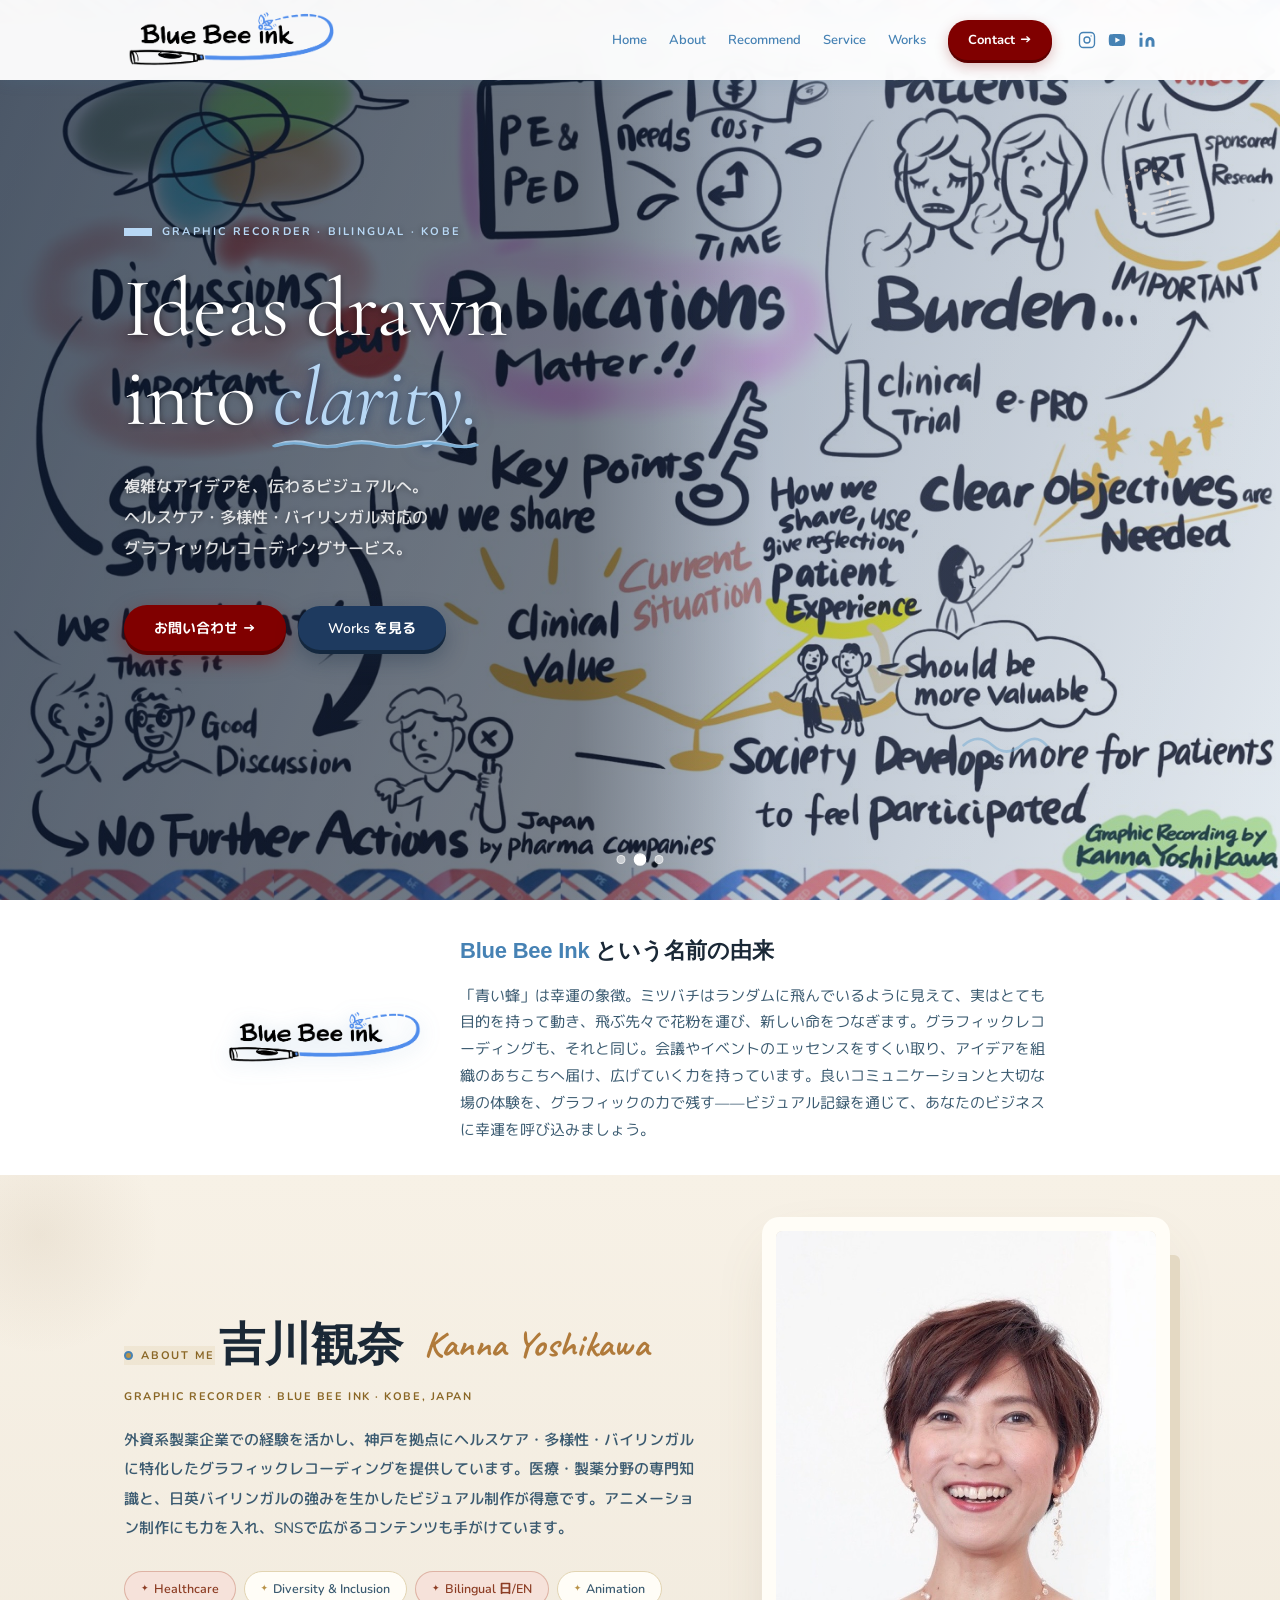
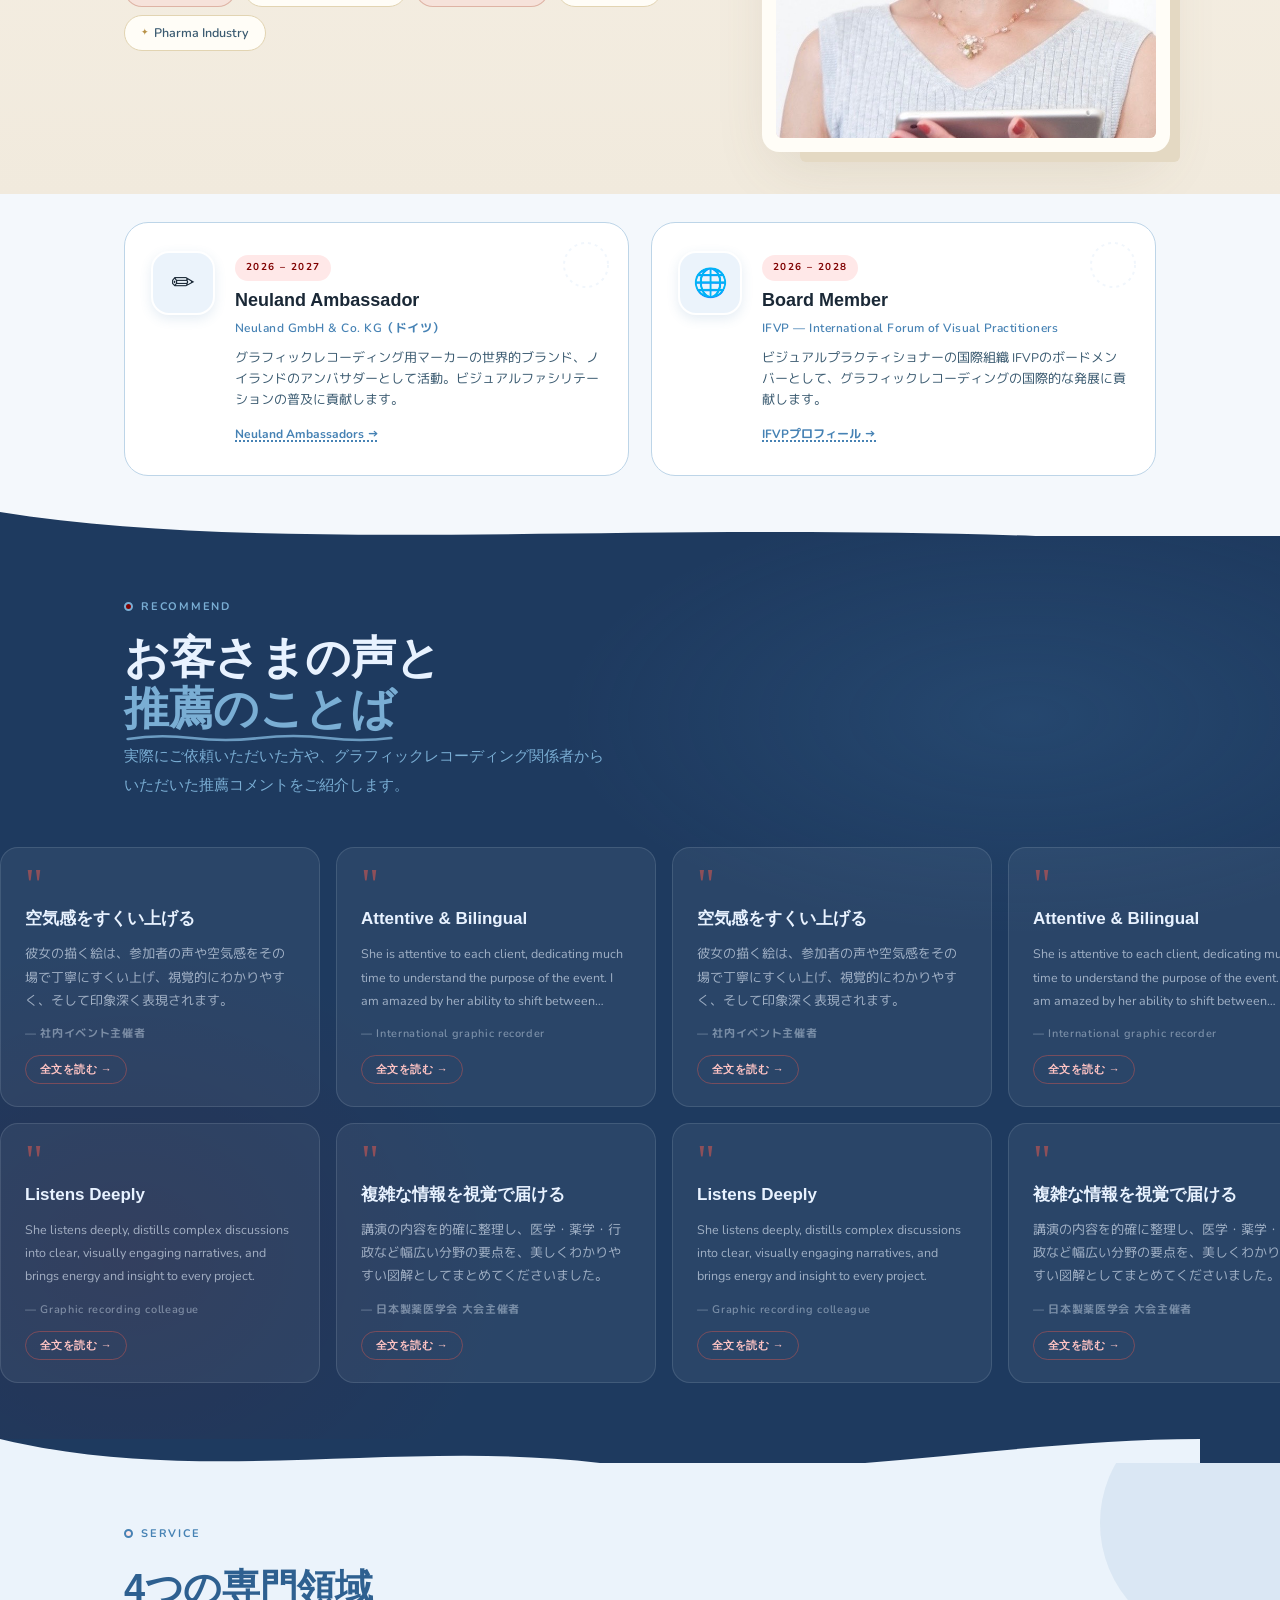
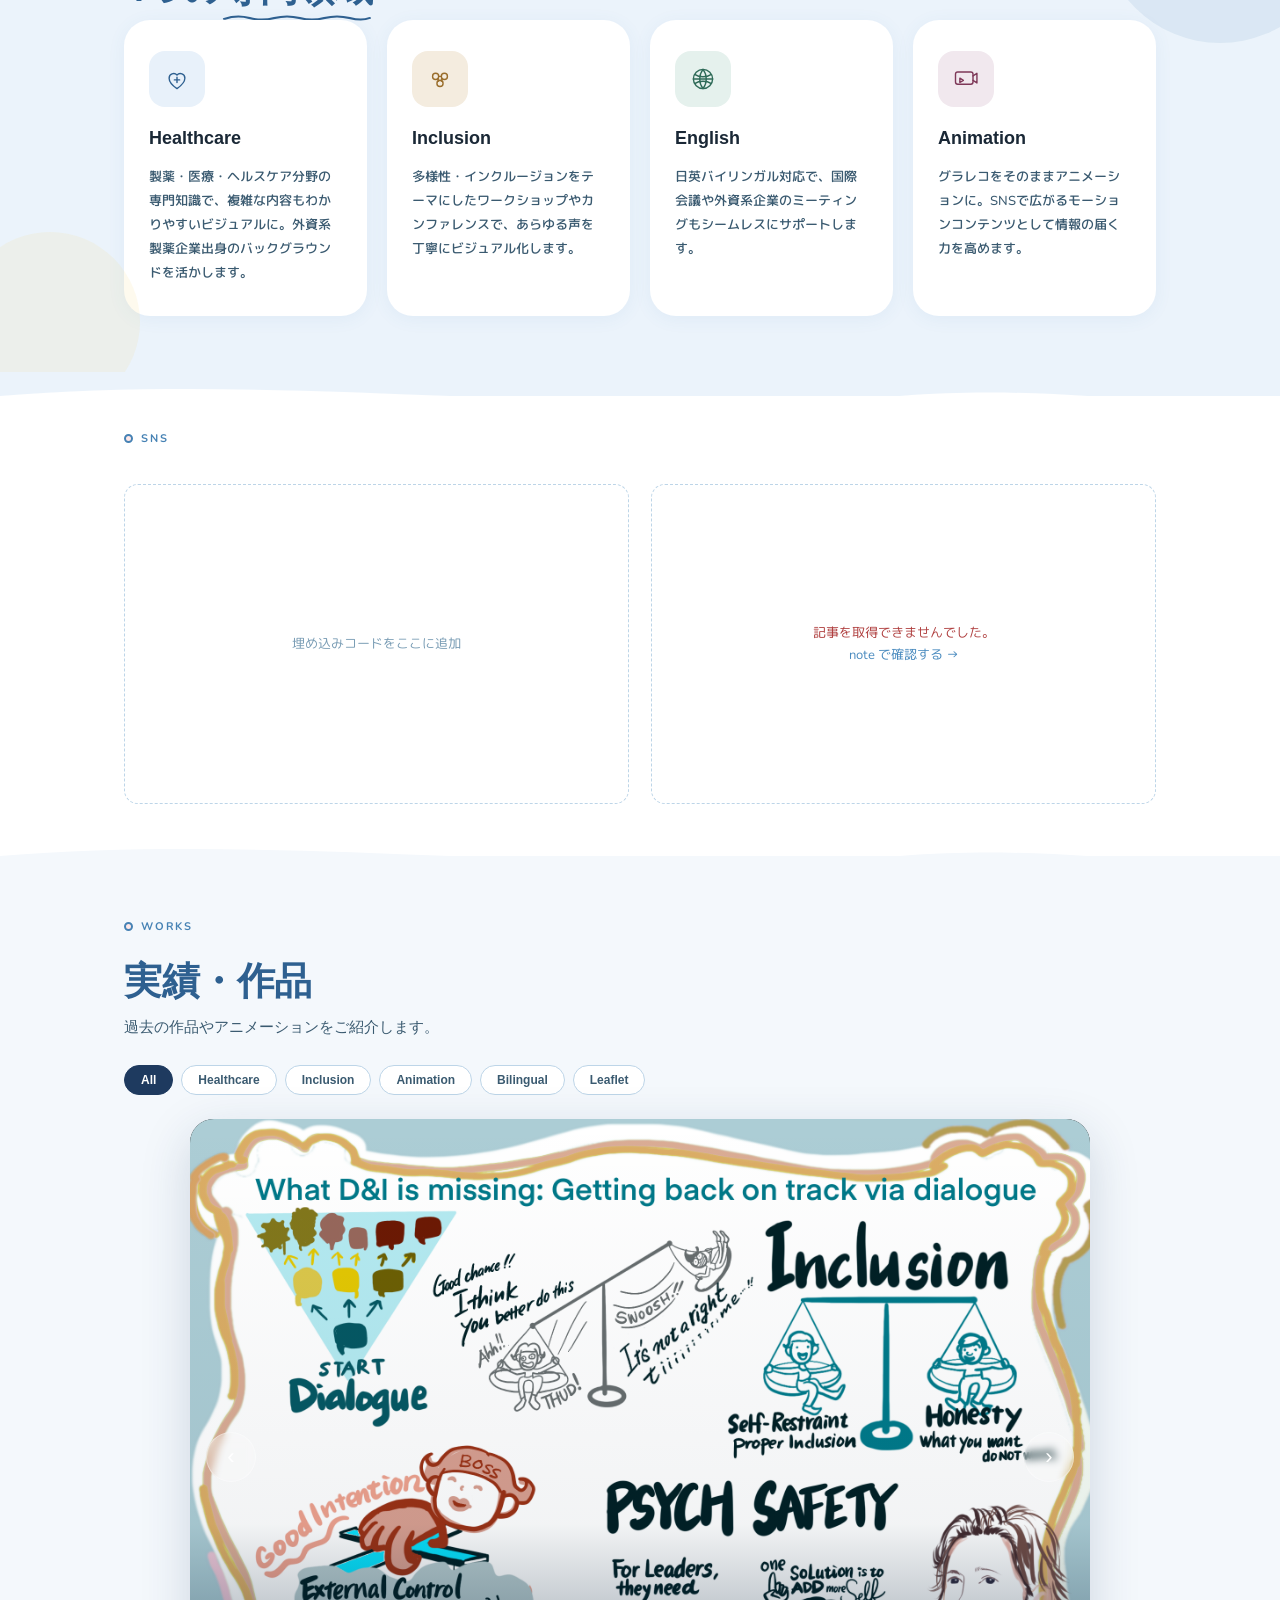
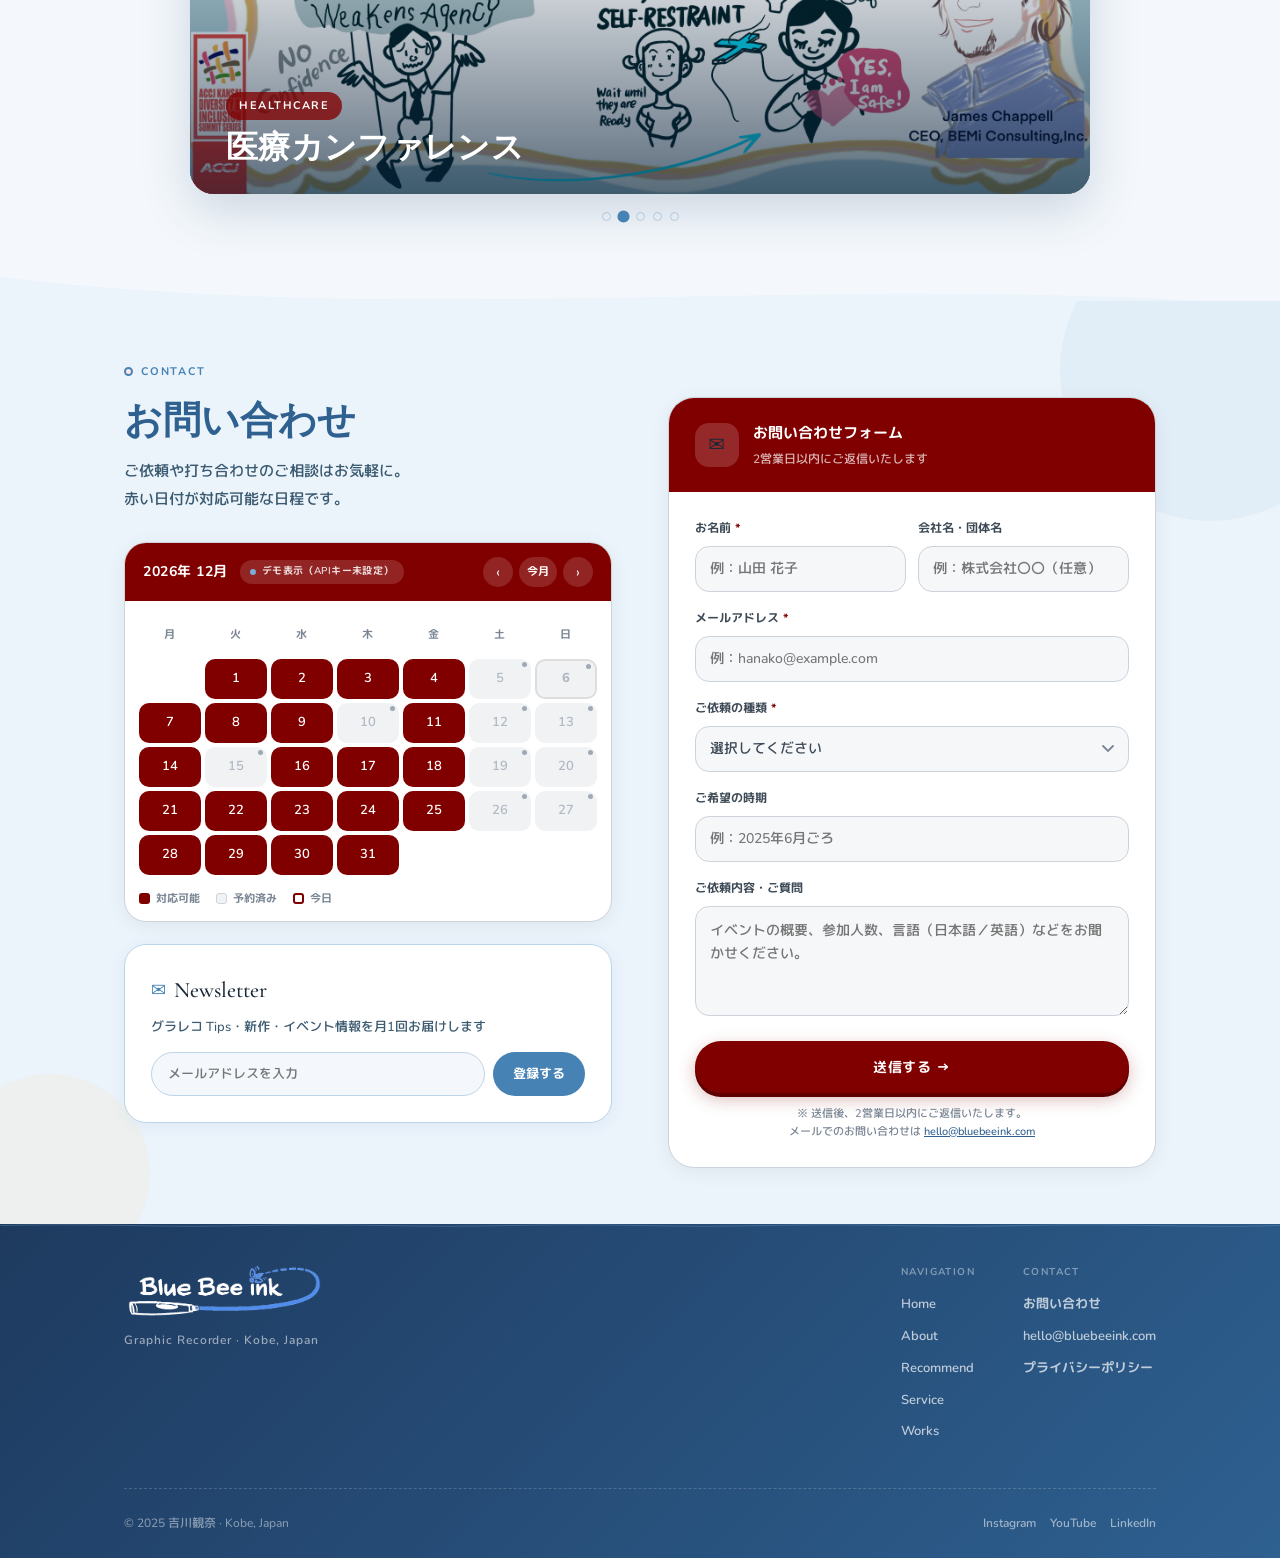
==== index4.html @ b3716717 "Add files via upload" ====
<!DOCTYPE html>
<html lang="ja">
<head>
  <meta charset="UTF-8">
  <meta name="viewport" content="width=device-width, initial-scale=1.0">
  <title>Blue Bee Ink — グラフィックレコーダー 吉川観奈</title>
  <meta name="description" content="神戸発、ヘルスケア・多様性・バイリンガル対応のグラフィックレコーダー。吉川観奈（Blue Bee Ink）">
  <link rel="preconnect" href="https://fonts.googleapis.com">
  <link rel="preconnect" href="https://fonts.gstatic.com" crossorigin>
  <link href="https://fonts.googleapis.com/css2?family=Cormorant+Garamond:ital,wght@0,400;0,500;1,400;1,500&family=Nunito:wght@400;500;600;700;800&family=M+PLUS+Rounded+1c:wght@400;500;700&family=Caveat:wght@500;700&family=Klee+One:wght@400;600&display=swap" rel="stylesheet">
  <link rel="stylesheet" href="styles.css">
  <style>
    /* ── About: ベージュ調 オーバーライド ── */
    .about-section {
      background: linear-gradient(180deg, #F7F1E6 0%, #F1EADD 100%);
    }
    .about-section::before {
      background: radial-gradient(circle, rgba(150, 120, 80, 0.10) 0%, transparent 70%);
    }
    /* 写真フレーム：白枠＋ベージュのオフセット影に変更 */
    .about-photo {
      box-shadow:
        0 0 0 14px #FFFDF7,
        24px 24px 0 #E4D9C3,
        0 24px 60px rgba(120, 100, 70, 0.16);
      background: #ECE2CE;
    }
    /* ワッシテープ：片方を温かみのあるテラコッタへ */
    .about-section .washi-tape.bottom-right {
      background: rgba(196, 124, 82, 0.55);
      background-image: repeating-linear-gradient(45deg, rgba(255,255,255,0.20) 0 6px, transparent 6px 12px);
    }
    .about-section .washi-tape.top-left {
      background: rgba(232, 180, 90, 0.60);
      background-image: repeating-linear-gradient(45deg, rgba(255,255,255,0.22) 0 6px, transparent 6px 12px);
    }
    /* スキルタグ：ベージュ背景に映える紙色＋温かいボーダー */
    .about-section .skill-tag {
      background: #FFFDF7;
      border-color: #E2D4B2;
    }
    .about-section .skill-tag:hover {
      background: #FBF3DD;
      border-color: #C9A968;
      color: #6B4E1E;
    }
    .about-section .skill-tag::before {
      color: #B89248;
    }
    .about-section .skill-tag.hl {
      background: #F6E2DA;
      border-color: rgba(170, 80, 50, 0.32);
      color: #8C3D24;
    }
    .about-section .skill-tag.hl::before { color: #8C3D24; }
    /* セクションタグ・小見出しを温色寄りに */
    .about-section .sec-tag {
      background: rgba(184, 146, 72, 0.10);
      color: #8A6726;
      border-color: rgba(184, 146, 72, 0.25);
    }
    .about-section .tag-dot { background: #B89248; }
    .about-section .about-title { color: #8A6726; }
    .about-section .hand-script {
      color: #B07A3A;
      font-family: 'Caveat', cursive;
      font-weight: 700;
      font-size: 0.78em;
      letter-spacing: 0.01em;
      margin-left: 0.22em;
      vertical-align: 0.10em;
      white-space: nowrap;
    }
    /* About body と同じ調子のリード文（Recommend / Works 用） */
    .lead-body {
      font-family: var(--arial), 'Hiragino Sans', sans-serif;
      font-size: 15px;
      font-weight: 500;
      line-height: 1.95;
      letter-spacing: 0;
      margin: 6px 0 0;
    }
    .recommend-section .lead-body { color: #7AAED4; }
    .works-section .lead-body { color: var(--text-mid); }
    .recommend-section .recommend-sub { display: none; }
    /* Service: 「4つの強み」を Contact 見出しと同サイズ・色で */
    .services-section .lead-h {
      font-family: var(--arial), 'Hiragino Sans', sans-serif;
      font-size: clamp(24px, 3.5vw, 38px);
      font-weight: 700;
      color: var(--steel-dark);
      line-height: 1.25;
      letter-spacing: -0.01em;
      margin: 6px 0 0;
    }
    .services-section .anim-in:has(.lead-h) { margin-bottom: 0; }
    .services-section .services-grid { margin-top: 0 !important; }
    .works-section .works-title {
      font-family: var(--arial), 'Hiragino Sans', sans-serif;
      font-size: clamp(24px, 3.5vw, 38px);
      font-weight: 700;
      color: var(--steel-dark);
      line-height: 1.25;
      letter-spacing: -0.01em;
      margin: 6px 0 4px;
    }
    /* About: セクションタグと名前の間を開ける */
    .about-section .sec-tag { margin-bottom: 22px; }
    /* スクロールジャンプ位置をナビ高さ分オフセット */
    #home, #about, #recommend, #service, #works, #contact {
      scroll-margin-top: 96px;
    }
    /* スクロール時の上部カラーバーを非表示 */
    #progress-bar { display: none !important; }
    /* 1. 「4つの専門領域」に波線を追加 */
    .services-section .lead-h .wavy {
      position: relative;
      display: inline-block;
      padding-bottom: 8px;
    }
    .services-section .lead-h .wavy::after {
      content: '';
      position: absolute;
      left: 0; right: 0; bottom: -2px;
      height: 8px;
      background-image: url("data:image/svg+xml;utf8,<svg xmlns='http://www.w3.org/2000/svg' viewBox='0 0 120 10' preserveAspectRatio='none'><path d='M2 6 Q 12 1 22 5 T 42 5 T 62 5 T 82 5 T 102 5 T 118 5' fill='none' stroke='%232E6090' stroke-width='2.5' stroke-linecap='round'/></svg>");
      background-repeat: no-repeat;
      background-size: 100% 100%;
      pointer-events: none;
    }
    /* 2. サービスアイコン：洗練された線画 SVG に */
    .services-section .service-icon {
      width: 56px; height: 56px;
      border-radius: 16px;
      display: flex; align-items: center; justify-content: center;
      font-size: 0;
      transition: transform 0.3s cubic-bezier(.34,1.56,.64,1);
    }
    .services-section .service-icon svg {
      width: 28px; height: 28px;
      stroke-width: 1.6;
      fill: none;
      stroke-linecap: round;
      stroke-linejoin: round;
    }
    .services-section .service-icon-1 { background: #E8F1FA; }
    .services-section .service-icon-1 svg { stroke: #2E6090; }
    .services-section .service-icon-2 { background: #F4ECDF; }
    .services-section .service-icon-2 svg { stroke: #9A6E2C; }
    .services-section .service-icon-3 { background: #E5F1ED; }
    .services-section .service-icon-3 svg { stroke: #2F6B58; }
    .services-section .service-icon-4 { background: #F1E8EE; }
    .services-section .service-icon-4 svg { stroke: #7E3858; }
    /* 3. SNS タイトル（Recommend / Service と同じ調子） */
    .sns-section .container { display: flex; flex-direction: column; gap: 28px; }
    .sns-section .sns-head .sec-tag { margin-bottom: 8px; }
    .sns-section .sns-h2 {
      font-family: var(--arial);
      font-size: clamp(28px, 3.5vw, 46px);
      font-weight: 700;
      color: var(--text-dark);
      line-height: 1.2;
      letter-spacing: -0.01em;
      margin: 0 0 6px;
    }
    .sns-section .sns-h2 em {
      font-style: normal;
      color: var(--steel-dark);
      position: relative;
      display: inline-block;
      padding-bottom: 8px;
    }
    .sns-section .sns-h2 em::after {
      content: '';
      position: absolute;
      left: 0; right: 0; bottom: -2px;
      height: 8px;
      background-image: url("data:image/svg+xml;utf8,<svg xmlns='http://www.w3.org/2000/svg' viewBox='0 0 120 10' preserveAspectRatio='none'><path d='M2 6 Q 12 1 22 5 T 42 5 T 62 5 T 82 5 T 102 5 T 118 5' fill='none' stroke='%232E6090' stroke-width='2.5' stroke-linecap='round'/></svg>");
      background-repeat: no-repeat;
      background-size: 100% 100%;
    }
    .sns-section .lead-body { color: var(--text-mid); margin-bottom: 8px; }
    /* 4. トップ画像の文字パネル（テスト用・クラスを外せばオフ） */
    .hero-text-panel .hero-left {
      background: rgba(15, 30, 55, 0.55);
      backdrop-filter: blur(3px);
      -webkit-backdrop-filter: blur(3px);
      padding: 28px 30px 28px;
      border-radius: 18px;
      border: 1px solid rgba(255,255,255,0.08);
      box-shadow: 0 12px 36px rgba(0,0,0,0.22);
      max-width: 360px;
      width: fit-content;
    }
    .hero-text-panel .hero-h1,
    .hero-text-panel .hero-sub,
    .hero-text-panel .hero-kicker,
    .hero-text-panel .hero-stat-num,
    .hero-text-panel .hero-stat-label { text-shadow: none; }
    /* ボックス内の水色を clarity カラーに揃える */
    .hero-text-panel .hero-kicker { color: #6FB6FF; }
    .hero-text-panel .hero-sub { color: #BDDDFF; }
    /* 下部のステッツ行を非表示 */
    .hero-text-panel .hero-stats { display: none !important; }
    /* hero-sub の br を無効化して 1 行に */
    .hero-text-panel .hero-sub br { display: none; }
    .hero-text-panel .hero-sub br:first-of-type { display: inline; }
    /* hero-kicker を 1 行に */
    .hero-text-panel .hero-kicker { color: #6FB6FF; white-space: nowrap; }
    /* hero-sub：「伝わるビジュアルへ。」で改行、以降は自然折り返し */
    .hero-text-panel .hero-sub { white-space: normal; }
    .contact-section .contact-h2 em { font-style: normal; }
    .contact-section .contact-h2 em::after { display: none !important; content: none !important; background: none !important; }
    /* Service タイトルを Contact 見出しと同スタイルで */
    .services-section .lead-h { display: block !important; }
    /* SNS カード：枠・アイコンを取って埋め込みエリアのみ */
    .sns-section .sns-card {
      background: transparent !important;
      border: 0 !important;
      border-radius: 0 !important;
      padding: 0 !important;
      box-shadow: none !important;
    }
    .sns-section .sns-card-header { display: none !important; }
    /* ヒーロー画像の左半分を 30% 暗く / 右半分を 10% 明るく */
    .hero .hero-overlay {
      background:
        linear-gradient(to right, rgba(0,0,0,0.30) 0%, rgba(0,0,0,0.30) 45%, rgba(0,0,0,0) 60%),
        linear-gradient(to right, rgba(0,0,0,0) 50%, rgba(255,255,255,0.10) 70%, rgba(255,255,255,0.10) 100%),
        linear-gradient(
          110deg,
          rgba(14, 42, 80, 0.62) 0%,
          rgba(30, 58, 96, 0.40) 50%,
          rgba(46, 96, 144, 0.14) 100%
        ) !important;
    }
    /* 作品タイトルを他セクション見出しと同じフォントに */
    .showcase-title {
      font-family: var(--arial), 'Hiragino Sans', sans-serif !important;
      font-weight: 700 !important;
      font-style: normal !important;
      letter-spacing: 0.01em;
    }
    /* ナビ SNS アイコンを水色（元の steel）に戻す */
    .nav .nav-social-link { color: var(--steel); }
    .nav .nav-social-link:hover { color: var(--steel-dark); }
    /* EN リンクと More ボタンを一旦非表示（英語ページ／一覧ページができたら復活） */
    .nav-lang { display: none !important; }
    .recommend-section .more-link,
    .works-section .more-link { display: none !important; }
    /* ヒーローの clarity を水色（やや白め）に */
    .hero-h1 em {
      color: #B8D8F5;
      text-shadow: 0 1px 8px rgba(0,30,80,0.55), 0 0 28px rgba(120,180,240,0.35);
    }
    .hero-h1 em::after {
      background-image: url("data:image/svg+xml;utf8,<svg xmlns='http://www.w3.org/2000/svg' viewBox='0 0 120 10' preserveAspectRatio='none'><path d='M2 6 Q 12 1 22 5 T 42 5 T 62 5 T 82 5 T 102 5 T 118 5' fill='none' stroke='%23B8D8F5' stroke-width='2.5' stroke-linecap='round'/></svg>");
    }
    /* hero-kicker と btn-outline の青も同系の水色に */
    .hero .hero-kicker { color: #B8D8F5 !important; }
    .hero .hero-kicker::before { background: #B8D8F5 !important; }
    /* Works を見るボタン：マルーンと並ぶダークブルー × 白抜き */
    .hero .btn-outline {
      color: #ffffff !important;
      border: none !important;
      background: #1E3A5F !important;
      box-shadow: 0 4px 0 #14283F, 0 10px 22px rgba(20,40,63,0.35);
    }
    .hero .btn-outline:hover {
      background: #16304E !important;
      color: #ffffff !important;
      transform: translateY(-2px);
      box-shadow: 0 6px 0 #14283F, 0 12px 26px rgba(20,40,63,0.42);
    }
    /* hero-stats（200+ ～ 神戸）を非表示 */
    .hero .hero-stats { display: none !important; }
    /* hero-dots を白塗りに */
    .hero .hero-dot { background: rgba(255,255,255,0.55) !important; border-color: rgba(255,255,255,0.55) !important; }
    .hero .hero-dot.active { background: #ffffff !important; border-color: #ffffff !important; }
    /* hero-stat-num の色も同系に */
    .hero .hero-stat-num { color: #B8D8F5 !important; }
    /* モバイルで Newsletter を最後に */
    @media (max-width: 900px) {
      .contact-layout {
        display: flex !important;
        flex-direction: column;
        gap: 32px;
      }
      .contact-left { display: contents; }
      .contact-left > .contact-h2 { order: 1; }
      .contact-left > .contact-desc { order: 2; }
      .contact-left > .cal-wrap { order: 3; }
      .contact-right { order: 4; }
      .contact-left > .nl-box { order: 5; }
    }
  </style>
</head>
<body>

<div id="progress-bar"></div>

<!-- ── NAV ── -->
<nav class="nav" id="nav">
  <div class="nav-inner">
    <a href="#home" class="nav-logo">
      <img src="images/logo_trans.png" alt="Blue Bee Ink" class="nav-logo-img">
    </a>
    <div class="nav-links" id="nav-links">
      <a href="#home"      class="nav-link">Home</a>
      <a href="#about"     class="nav-link">About</a>
      <a href="#recommend" class="nav-link">Recommend</a>
      <a href="#service"   class="nav-link">Service</a>
      <a href="#works"     class="nav-link">Works</a>
      <a href="index_en.html" class="nav-link nav-lang" title="English Page">EN</a>
      <a href="#contact"   class="nav-cta">Contact →</a>
      <div class="nav-socials">
        <a href="https://www.instagram.com/smachet777" target="_blank" rel="noopener" class="nav-social-link" aria-label="Instagram">
          <svg viewBox="0 0 24 24" fill="none" stroke="currentColor" stroke-width="1.8" stroke-linecap="round" stroke-linejoin="round"><rect x="2" y="2" width="20" height="20" rx="5"/><circle cx="12" cy="12" r="4"/><circle cx="17.5" cy="6.5" r="0.8" fill="currentColor" stroke="none"/></svg>
        </a>
        <a href="#" class="nav-social-link" aria-label="YouTube">
          <svg viewBox="0 0 24 24" fill="currentColor"><path d="M22.54 6.42a2.78 2.78 0 0 0-1.95-1.96C18.88 4 12 4 12 4s-6.88 0-8.59.46A2.78 2.78 0 0 0 1.46 6.42 29.1 29.1 0 0 0 1 12a29.1 29.1 0 0 0 .46 5.58 2.78 2.78 0 0 0 1.95 1.96C5.12 20 12 20 12 20s6.88 0 8.59-.46a2.78 2.78 0 0 0 1.95-1.96A29.1 29.1 0 0 0 23 12a29.1 29.1 0 0 0-.46-5.58zM9.75 15.5v-7l6.5 3.5-6.5 3.5z"/></svg>
        </a>
        <a href="https://www.linkedin.com/in/kanna-yoshikawa-39741422b/" target="_blank" rel="noopener" class="nav-social-link" aria-label="LinkedIn">
          <svg viewBox="0 0 24 24" fill="currentColor"><path d="M16 8a6 6 0 0 1 6 6v7h-4v-7a2 2 0 0 0-2-2 2 2 0 0 0-2 2v7h-4v-7a6 6 0 0 1 6-6z"/><rect x="2" y="9" width="4" height="12"/><circle cx="4" cy="4" r="2"/></svg>
        </a>
      </div>
    </div>
    <div class="nav-hamburger" onclick="toggleMenu()"><span></span><span></span><span></span></div>
  </div>
</nav>

<div class="mobile-menu" id="mobile-menu">
  <a href="#home"      class="nav-link" onclick="closeMenu()">Home</a>
  <a href="#about"     class="nav-link" onclick="closeMenu()">About</a>
  <a href="#recommend" class="nav-link" onclick="closeMenu()">Recommend</a>
  <a href="#service"   class="nav-link" onclick="closeMenu()">Service</a>
  <a href="#works"     class="nav-link" onclick="closeMenu()">Works</a>
  <a href="index_en.html" class="nav-link nav-lang" onclick="closeMenu()">EN</a>
  <a href="#contact"   class="nav-cta"  onclick="closeMenu()">Contact →</a>
</div>

<!-- ── HERO ── -->
<section id="home" class="hero">
  <div class="hero-slides" id="hero-slides">
    <div class="hero-slide active" style="background-image:url('images/gra1.png');"></div>
    <div class="hero-slide"        style="background-image:url('images/gra2.jpg');"></div>
    <div class="hero-slide"        style="background-image:url('images/gra3.png');"></div>
  </div>
  <div class="hero-overlay"></div>
  <svg class="doodle bob" style="top:18%;right:8%;width:60px;--rot:8deg;" viewBox="0 0 60 60"><circle cx="30" cy="30" r="22" fill="none" stroke="#FFE9D6" stroke-width="2.4" stroke-dasharray="4 5"/></svg>
  <svg class="doodle bob" style="bottom:16%;right:18%;width:90px;--rot:-12deg;animation-delay:.6s;" viewBox="0 0 100 30"><path d="M4 18 Q 20 4 36 18 T 68 18 T 96 18" fill="none" stroke="#7AAED4" stroke-width="3" stroke-linecap="round"/></svg>
  <div class="hero-inner">
    <div class="hero-left">
      <p class="hero-kicker">Graphic Recorder · Bilingual · Kobe</p>
      <h1 class="hero-h1">Ideas drawn<br>into <span class="wavy-underline"><em>clarity.</em></span></h1>
      <p class="hero-sub">
        複雑なアイデアを、伝わるビジュアルへ。<br>
        ヘルスケア・多様性・バイリンガル対応の<br>
        グラフィックレコーディングサービス。
      </p>
      <div class="hero-btns">
        <a href="#contact"><button class="btn-primary">お問い合わせ →</button></a>
        <a href="#works"><button class="btn-outline">Works を見る</button></a>
      </div>
      <div class="hero-stats">
        <div class="hero-stat"><div class="hero-stat-num">200+</div><div class="hero-stat-label">Sessions</div></div>
        <div class="hero-stat-divider"></div>
        <div class="hero-stat"><div class="hero-stat-num">日 / EN</div><div class="hero-stat-label">Bilingual</div></div>
        <div class="hero-stat-divider"></div>
        <div class="hero-stat"><div class="hero-stat-num">神戸</div><div class="hero-stat-label">Based in Kobe</div></div>
      </div>
    </div>
  </div>
  <div class="hero-dots" id="hero-dots">
    <button class="hero-dot active" onclick="goToSlide(0)" aria-label="スライド1"></button>
    <button class="hero-dot"        onclick="goToSlide(1)" aria-label="スライド2"></button>
    <button class="hero-dot"        onclick="goToSlide(2)" aria-label="スライド3"></button>
  </div>
</section>

<!-- ── MISSION ── -->
<section class="mission-section">
  <div class="mission-inner anim-in">
    <img src="images/logo_trans.png" alt="Blue Bee Ink" class="mission-bee">
    <div class="mission-text-col">
      <h2 class="mission-h2"><span>Blue Bee Ink</span> という名前の由来</h2>
      <p class="mission-body">「青い蜂」は幸運の象徴。ミツバチはランダムに飛んでいるように見えて、実はとても目的を持って動き、飛ぶ先々で花粉を運び、新しい命をつなぎます。グラフィックレコーディングも、それと同じ。会議やイベントのエッセンスをすくい取り、アイデアを組織のあちこちへ届け、広げていく力を持っています。良いコミュニケーションと大切な場の体験を、グラフィックの力で残す——ビジュアル記録を通じて、あなたのビジネスに幸運を呼び込みましょう。</p>
    </div>
  </div>
</section>

<!-- ── ABOUT ── -->
<section id="about" class="section about-section">
  <div class="container">
    <div class="about-layout">
      <div class="anim-in">
        <div class="sec-tag"><span class="tag-dot"></span>About me</div>
        <h2 class="about-h2">吉川観奈 <span class="hand-script">Kanna Yoshikawa</span></h2>
        <p class="about-title">Graphic Recorder · Blue Bee Ink · Kobe, Japan</p>
        <p class="about-body">
          外資系製薬企業での経験を活かし、神戸を拠点にヘルスケア・多様性・バイリンガルに特化したグラフィックレコーディングを提供しています。医療・製薬分野の専門知識と、日英バイリンガルの強みを生かしたビジュアル制作が得意です。アニメーション制作にも力を入れ、SNSで広がるコンテンツも手がけています。
        </p>
        <div class="skill-row">
          <span class="skill-tag hl">Healthcare</span>
          <span class="skill-tag">Diversity &amp; Inclusion</span>
          <span class="skill-tag hl">Bilingual 日/EN</span>
          <span class="skill-tag">Animation</span>
          <span class="skill-tag">Pharma Industry</span>
        </div>
      </div>
      <div class="about-photo-col anim-in" style="transition-delay:.12s">
        <div class="about-photo">
          <img src="images/aboutme.jpg" alt="吉川観奈" onerror="this.style.display='none'">
        </div>

      </div>
    </div>
  </div>
</section>

<!-- ── ROLES ── -->
<section class="roles-section">
  <div class="container">
    <div class="roles-grid">
      <div class="role-card anim-in" style="transition-delay:.06s">
        <div class="role-logo">✏️</div>
        <div class="role-body">
          <span class="role-badge">2026 – 2027</span>
          <div class="role-title">Neuland Ambassador</div>
          <div class="role-org">Neuland GmbH &amp; Co. KG（ドイツ）</div>
          <p class="role-period">グラフィックレコーディング用マーカーの世界的ブランド、ノイランドのアンバサダーとして活動。ビジュアルファシリテーションの普及に貢献します。</p>
          <img src="images/ambassador.jpg" alt="Neuland Ambassador認定証" class="role-ambassador-img" onclick="openImageLightbox('images/ambassador.jpg','Neuland Ambassador 認定証')" onerror="this.style.display='none'">
          <a href="https://www.neuland.com/en/pages/ambassadors" target="_blank" rel="noopener" class="role-link">Neuland Ambassadors →</a>
        </div>
      </div>
      <div class="role-card anim-in" style="transition-delay:.12s">
        <div class="role-logo" style="background:#EBF3FB;">🌐</div>
        <div class="role-body">
          <span class="role-badge">2026 – 2028</span>
          <div class="role-title">Board Member</div>
          <div class="role-org">IFVP — International Forum of Visual Practitioners</div>
          <p class="role-period">ビジュアルプラクティショナーの国際組織 IFVPのボードメンバーとして、グラフィックレコーディングの国際的な発展に貢献します。</p>
          <a href="https://www.ifvp.org/users/kannapple555-gmail-com" target="_blank" rel="noopener" class="role-link">IFVPプロフィール →</a>
        </div>
      </div>
    </div>
  </div>
</section>

<div class="wave" style="background:var(--off-white);">
  <svg viewBox="0 0 1200 48" xmlns="http://www.w3.org/2000/svg" preserveAspectRatio="none" height="48">
    <path d="M0,0 C300,48 700,0 1200,32 L1200,48 L0,48 Z" fill="#1E3A5F"/>
  </svg>
</div>

<!-- ── RECOMMEND ── -->
<section id="recommend" class="recommend-section" style="position:relative;">
  <div class="recommend-head">
    <div>
      <div class="sec-tag" style="color:#7AAED4;"><span class="tag-dot" style="border-color:#7AAED4;background:#800000;"></span>Recommend</div>
      <h2 class="recommend-h2">お客さまの声と<br><em>推薦のことば</em></h2>
      <p class="lead-body">実際にご依頼いただいた方や、グラフィックレコーディング関係者から<br>いただいた推薦コメントをご紹介します。</p>
    </div>
    <a href="#" class="more-link" style="color:#7AAED4;border-color:#7AAED4;">More →</a>
  </div>
  <div class="marquee-section">
    <div class="marquee-row"><div class="marquee-track" id="mq-row1"></div></div>
    <div class="marquee-row reverse"><div class="marquee-track" id="mq-row2"></div></div>
  </div>
</section>

<div class="rec-modal" id="rec-modal" onclick="closeRecModal()">
  <div class="rec-modal-inner" onclick="event.stopPropagation()">
    <button class="rec-modal-close" onclick="closeRecModal()">✕</button>
    <div class="rec-modal-keyword" id="rec-modal-keyword"></div>
    <div class="rec-modal-text" id="rec-modal-text"></div>
    <div class="rec-modal-from" id="rec-modal-from"></div>
  </div>
</div>

<div class="wave" style="background:#1E3A5F;">
  <svg viewBox="0 0 1200 48" xmlns="http://www.w3.org/2000/svg" preserveAspectRatio="none" height="48">
    <path d="M0,0 C200,48 400,0 600,24 C800,48 1000,0 1200,0 L1200,48 L0,48 Z" fill="#EBF3FB"/>
  </svg>
</div>

<!-- ── SERVICES ── -->
<section id="service" class="section services-section">
  <div class="container">
    <div class="anim-in">
      <div class="sec-tag"><span class="tag-dot"></span>Service</div>
      <h2 class="lead-h">4つの<span class="wavy">専門領域</span></h2>
    </div>
    <div class="services-grid" style="margin-top:40px;">
      <div class="service-card anim-in"><div class="service-icon service-icon-1"><svg viewBox="0 0 32 32"><path d="M16 27c-5-3.5-9-7.2-9-12a5.2 5.2 0 0 1 9-3.5A5.2 5.2 0 0 1 25 15c0 4.8-4 8.5-9 12Z"/><path d="M16 14v6M13 17h6"/></svg></div><div class="service-name">Healthcare</div><div class="service-desc">製薬・医療・ヘルスケア分野の専門知識で、複雑な内容もわかりやすいビジュアルに。外資系製薬企業出身のバックグラウンドを活かします。</div></div>
      <div class="service-card anim-in" style="transition-delay:0.08s"><div class="service-icon service-icon-2"><svg viewBox="0 0 32 32"><circle cx="11" cy="13" r="3.5"/><circle cx="21" cy="13" r="3.5"/><circle cx="16" cy="21" r="3.5"/><path d="M13.5 15.5 14.5 18.5M18.5 15.5 17.5 18.5M14.4 13 17.6 13"/></svg></div><div class="service-name">Inclusion</div><div class="service-desc">多様性・インクルージョンをテーマにしたワークショップやカンファレンスで、あらゆる声を丁寧にビジュアル化します。</div></div>
      <div class="service-card anim-in" style="transition-delay:0.16s"><div class="service-icon service-icon-3"><svg viewBox="0 0 32 32"><circle cx="16" cy="16" r="11"/><path d="M5 16h22M16 5a18 18 0 0 1 0 22M16 5a18 18 0 0 0 0 22"/><path d="M7 11c2 1.4 5 2.4 9 2.4S23 12.4 25 11M7 21c2-1.4 5-2.4 9-2.4S23 19.6 25 21"/></svg></div><div class="service-name">English</div><div class="service-desc">日英バイリンガル対応で、国際会議や外資系企業のミーティングもシームレスにサポートします。</div></div>
      <div class="service-card anim-in" style="transition-delay:0.24s"><div class="service-icon service-icon-4"><svg viewBox="0 0 32 32"><rect x="4" y="8" width="20" height="14" rx="2.5"/><path d="M24 12.5 28.5 9.5v11L24 17.5" stroke-linejoin="round"/><path d="M9 15l4 2.5L9 20zM9 15v5" stroke-linejoin="round"/></svg></div><div class="service-name">Animation</div><div class="service-desc">グラレコをそのままアニメーションに。SNSで広がるモーションコンテンツとして情報の届く力を高めます。</div></div>
    </div>
  </div>
</section>

<div class="wave" style="background:var(--steel-light);">
  <svg viewBox="0 0 1200 48" xmlns="http://www.w3.org/2000/svg" preserveAspectRatio="none" height="48">
    <path d="M0,24 C300,0 600,48 900,24 C1050,12 1150,36 1200,24 L1200,48 L0,48 Z" fill="#ffffff"/>
  </svg>
</div>

<!-- ── SNS ── -->
<section class="sns-section">
  <div class="container">
    <div class="sns-head anim-in">
      <div class="sec-tag"><span class="tag-dot"></span>SNS</div>
    </div>
    <div class="sns-grid">
      <div class="sns-card anim-in" style="transition-delay:.06s">
        <div class="sns-card-header"><div class="sns-card-icon">📸</div><div class="sns-card-name">Instagram</div></div>
        <div class="sns-embed-area" id="instagram-embed">埋め込みコードをここに追加</div>
      </div>
      <div class="sns-card anim-in" style="transition-delay:.12s">
        <div class="sns-card-header"><div class="sns-card-icon" style="background:#FFF8E8;">📝</div><div class="sns-card-name">note</div></div>
        <div class="sns-embed-area" id="note-embed">
          <div id="note-widget"><div class="note-loading">読み込み中...</div></div>
        </div>
      </div>
    </div>
  </div>
</section>

<div class="wave" style="background:var(--white);">
  <svg viewBox="0 0 1200 48" xmlns="http://www.w3.org/2000/svg" preserveAspectRatio="none" height="48">
    <path d="M0,24 C300,0 600,48 900,24 C1050,12 1150,36 1200,24 L1200,48 L0,48 Z" fill="#F4F8FC"/>
  </svg>
</div>

<!-- ── WORKS ── -->
<section id="works" class="section works-section">
  <div class="container">
    <div class="works-header">
      <div>
        <div class="sec-tag"><span class="tag-dot"></span>Works</div>
        <h2 class="works-title">実績・作品</h2>
        <p class="lead-body">過去の作品やアニメーションをご紹介します。</p>
      </div>
      <a href="#" class="more-link">More →</a>
    </div>
    <div class="filter-row" id="filter-row">
      <button class="pill active" data-filter="all"       onclick="setFilter(this,'all')">All</button>
      <button class="pill"        data-filter="medical"   onclick="setFilter(this,'medical')">Healthcare</button>
      <button class="pill"        data-filter="diversity" onclick="setFilter(this,'diversity')">Inclusion</button>
      <button class="pill"        data-filter="animation" onclick="setFilter(this,'animation')">Animation</button>
      <button class="pill"        data-filter="bilingual" onclick="setFilter(this,'bilingual')">Bilingual</button>
      <button class="pill"        data-filter="leaflet"   onclick="setFilter(this,'leaflet')">Leaflet</button>
    </div>
  </div>
  <div class="showcase-outer" id="showcase-outer">
    <div id="showcase-inner"></div>
    <button class="showcase-arrow showcase-prev" onclick="showcaseNav(-1)" aria-label="前の作品">‹</button>
    <button class="showcase-arrow showcase-next" onclick="showcaseNav(1)"  aria-label="次の作品">›</button>
    <div class="showcase-hint">クリックで拡大表示</div>
  </div>
  <div class="showcase-dots" id="showcase-dots"></div>
</section>

<div class="lightbox" id="lightbox" onclick="closeLightbox()">
  <button class="lightbox-close" onclick="closeLightbox()">✕</button>
  <div class="lightbox-inner" id="lightbox-inner" onclick="event.stopPropagation()"></div>
</div>

<div class="wave" style="background:#F4F8FC;">
  <svg viewBox="0 0 1200 48" xmlns="http://www.w3.org/2000/svg" preserveAspectRatio="none" height="48">
    <path d="M0,0 C400,48 800,0 1200,24 L1200,48 L0,48 Z" fill="#EBF3FB"/>
  </svg>
</div>

<!-- ── CONTACT ── -->
<section id="contact" class="section contact-section">
  <div class="container">
    <div class="sec-tag"><span class="tag-dot"></span>Contact</div>
    <div class="contact-layout">
      <div class="contact-left">
        <h2 class="contact-h2"><em>お問い合わせ</em></h2>
        <p class="contact-desc">ご依頼や打ち合わせのご相談はお気軽に。<br>赤い日付が対応可能な日程です。</p>
        <div class="cal-wrap">
          <div class="cal-head">
            <div class="cal-head-left">
              <span class="cal-month" id="cal-month-label">読み込み中...</span>
              <span class="cal-sync-badge" id="cal-sync-badge"><span class="cal-sync-dot"></span>Googleカレンダー連携</span>
            </div>
            <div class="cal-nav">
              <button class="cal-arr" onclick="changeMonth(-1)">‹</button>
              <button class="cal-arr cal-arr-today" onclick="goToToday()">今月</button>
              <button class="cal-arr" onclick="changeMonth(1)">›</button>
            </div>
          </div>
          <div class="cal-loading" id="cal-loading"><div class="cal-loading-spinner"></div><span>読み込み中...</span></div>
          <div class="cal-error" id="cal-error" style="display:none;"><p class="cal-error-msg" id="cal-error-msg"></p><button class="cal-retry-btn" onclick="initCalendar()">再読み込み</button></div>
          <div class="cal-body" id="cal-body" style="display:none;">
            <div class="cal-grid" id="cal-grid"></div>
            <div class="cal-event-detail" id="cal-event-detail" style="display:none;">
              <div class="cal-event-detail-header"><span id="cal-event-date"></span><button class="cal-event-close" onclick="closeEventDetail()">✕</button></div>
              <div id="cal-event-list"></div>
            </div>
          </div>
          <div class="cal-legend">
            <div class="legend-item"><div class="legend-dot" style="background:var(--maroon);"></div>対応可能</div>
            <div class="legend-item"><div class="legend-dot" style="background:#f0f2f4;border:1px solid #cdd3da;"></div>予約済み</div>
            <div class="legend-item"><div class="legend-dot" style="background:#fff;border:2.5px solid var(--maroon);"></div>今日</div>
          </div>
        </div>
        <div class="nl-box anim-in">
          <h3 class="nl-title">Newsletter</h3>
          <p class="nl-desc">グラレコ Tips・新作・イベント情報を月1回お届けします</p>
          <div class="nl-row">
            <input class="nl-input" type="email" placeholder="メールアドレスを入力">
            <button class="nl-btn">登録する</button>
          </div>
        </div>
      </div>
      <div class="contact-right anim-in" style="transition-delay:0.1s">
        <div class="form-card">
          <div class="form-card-header">
            <div class="form-card-icon">✉️</div>
            <div>
              <div class="form-card-title">お問い合わせフォーム</div>
              <div class="form-card-sub">2営業日以内にご返信いたします</div>
            </div>
          </div>
          <div class="form-body">
            <div class="form-row">
              <div class="form-field"><label class="form-label">お名前 <span class="form-req">*</span></label><input class="form-input" type="text" placeholder="例：山田 花子"></div>
              <div class="form-field"><label class="form-label">会社名・団体名</label><input class="form-input" type="text" placeholder="例：株式会社〇〇（任意）"></div>
            </div>
            <div class="form-field"><label class="form-label">メールアドレス <span class="form-req">*</span></label><input class="form-input" type="email" placeholder="例：hanako@example.com"></div>
            <div class="form-field"><label class="form-label">ご依頼の種類 <span class="form-req">*</span></label>
              <select class="form-select">
                <option value="">選択してください</option>
                <option value="medical">Healthcare（医療・ヘルスケア）</option>
                <option value="diversity">Inclusion（多様性・インクルージョン）</option>
                <option value="english">English（日英バイリンガル）</option>
                <option value="animation">Animation（SNSアニメーション）</option>
                <option value="other">その他</option>
              </select>
            </div>
            <div class="form-field"><label class="form-label">ご希望の時期</label><input class="form-input" type="text" placeholder="例：2025年6月ごろ"></div>
            <div class="form-field"><label class="form-label">ご依頼内容・ご質問</label><textarea class="form-textarea" placeholder="イベントの概要、参加人数、言語（日本語／英語）などをお聞かせください。"></textarea></div>
            <button class="btn-submit">送信する →</button>
            <p class="form-note">※ 送信後、2営業日以内にご返信いたします。<br>メールでのお問い合わせは <a href="mailto:hello@bluebeeink.com">hello@bluebeeink.com</a></p>
          </div>
        </div>
      </div>
    </div>
  </div>
</section>

<!-- ── FOOTER ── -->
<footer class="footer">
  <div class="footer-inner">
    <div class="footer-top">
      <div>
        <img src="images/logo_white.png" alt="Blue Bee Ink" class="footer-logo-img">
        <div class="footer-tagline">Graphic Recorder · Kobe, Japan</div>
      </div>
      <nav class="footer-nav">
        <div class="footer-nav-group">
          <h4>Navigation</h4>
          <a href="#home">Home</a>
          <a href="#about">About</a>
          <a href="#recommend">Recommend</a>
          <a href="#service">Service</a>
          <a href="#works">Works</a>
        </div>
        <div class="footer-nav-group">
          <h4>Contact</h4>
          <a href="#contact">お問い合わせ</a>
          <a href="mailto:hello@bluebeeink.com">hello@bluebeeink.com</a>
          <a href="#">プライバシーポリシー</a>
        </div>
      </nav>
    </div>
    <div class="footer-bottom">
      <p class="footer-copy">© 2025 吉川観奈 · Kobe, Japan</p>
      <div class="footer-social">
        <a href="#">Instagram</a>
        <a href="#">YouTube</a>
        <a href="#">LinkedIn</a>
      </div>
    </div>
  </div>
</footer>

<script src="app4.js"></script>
<script src="note-widget.js"></script>
</body>
</html>
---- styles.css ----
/* ── TOKENS ── */
:root {
  --steel:       #4682B4;
  --steel-dark:  #2E6090;
  --steel-light: #EBF3FB;
  --steel-mid:   #7AAED4;
  --maroon:      #800000;
  --maroon-light:#FFE8E8;
  --white:       #ffffff;
  --off-white:   #F4F8FC;
  --text-dark:   #1A2836;
  --text-mid:    #3A5A70;
  --text-soft:   #7A9DB5;
  --border:      #BDD5E8;

  /* friendly warm accents (subtle, layered on top of the base palette) */
  --cream:       #FFF8EE;
  --peach:       #FFE9D6;
  --honey:       #F4C95D;

  /* grey palette for calendar & form */
  --grey-bg:     #f6f7f9;
  --grey-border: #cdd3da;
  --grey-mid:    #7a8694;
  --grey-dark:   #3d4a56;
  --grey-head:   #4e5a65;

  --serif: 'Cormorant Garamond', Georgia, serif;
  --sans:  'Nunito', 'M PLUS Rounded 1c', system-ui, sans-serif;
  --arial: Arial, Helvetica, 'Noto Sans JP', sans-serif;
  --max-w: 1160px;
  --pad:   clamp(20px, 5vw, 72px);
}

*, *::before, *::after { box-sizing: border-box; margin: 0; padding: 0; }
html { scroll-behavior: smooth; }
body {
  font-family: var(--sans);
  font-size: 16px;
  color: var(--text-dark);
  background: var(--white);
  line-height: 1.75;
  -webkit-font-smoothing: antialiased;
  overflow-x: hidden;
}
img { max-width: 100%; display: block; }
a { color: inherit; text-decoration: none; }
.container { max-width: var(--max-w); margin: 0 auto; padding: 0 var(--pad); }
.section { padding: 56px 0; }

/* ── Hand-drawn helpers ── */
.wavy-underline {
  position: relative;
  display: inline-block;
  padding-bottom: 6px;
}
.wavy-underline::after {
  content: '';
  position: absolute;
  left: -2px; right: -2px; bottom: -2px;
  height: 10px;
  background-image: url("data:image/svg+xml;utf8,<svg xmlns='http://www.w3.org/2000/svg' viewBox='0 0 120 10' preserveAspectRatio='none'><path d='M2 6 Q 12 1 22 5 T 42 5 T 62 5 T 82 5 T 102 5 T 118 5' stroke='%237AAED4' stroke-width='2.6' fill='none' stroke-linecap='round'/></svg>");
  background-repeat: no-repeat;
  background-size: 100% 100%;
  pointer-events: none;
}
.wavy-underline.maroon::after {
  background-image: url("data:image/svg+xml;utf8,<svg xmlns='http://www.w3.org/2000/svg' viewBox='0 0 120 10' preserveAspectRatio='none'><path d='M2 6 Q 12 1 22 5 T 42 5 T 62 5 T 82 5 T 102 5 T 118 5' stroke='%23B85454' stroke-width='2.6' fill='none' stroke-linecap='round'/></svg>");
}

/* Hand-drawn floating doodles (decorative) */
.doodle {
  position: absolute;
  pointer-events: none;
  opacity: 0.55;
  z-index: 1;
}
.doodle.spin-slow { animation: float-spin 22s linear infinite; transform-origin: center; }
@keyframes float-spin {
  0%   { transform: translateY(0)    rotate(0deg); }
  50%  { transform: translateY(-8px) rotate(180deg); }
  100% { transform: translateY(0)    rotate(360deg); }
}
@keyframes float-bob {
  0%, 100% { transform: translateY(0) rotate(var(--rot, 0deg)); }
  50%      { transform: translateY(-6px) rotate(var(--rot, 0deg)); }
}
.doodle.bob { animation: float-bob 5s ease-in-out infinite; }

.sec-tag {
  display: inline-flex;
  align-items: center;
  gap: 8px;
  font-size: 11px;
  font-weight: 700;
  letter-spacing: 0.16em;
  text-transform: uppercase;
  color: var(--steel);
  margin-bottom: 16px;
}
.sec-tag .tag-dot {
  width: 9px; height: 9px;
  border-radius: 50%;
  background: var(--maroon-light);
  border: 2px solid var(--steel);
  flex-shrink: 0;
  animation: dot-pulse 2.4s ease-in-out infinite;
}
@keyframes dot-pulse {
  0%,100% { transform: scale(1); }
  50%     { transform: scale(1.25); }
}

/* ── Progress bar ── */
#progress-bar {
  position: fixed; top: 0; left: 0; height: 3px; z-index: 9999;
  background: linear-gradient(90deg, #4682B4, #800000);
  width: 0%; transition: width 0.1s;
}

/* ── NAV ── */
.nav {
  position: fixed;
  top: 0; left: 0; right: 0;
  z-index: 200;
  height: 80px;
  transition: background 0.3s, box-shadow 0.3s;
  background: rgba(255,255,255,0.96);
  backdrop-filter: blur(14px);
  box-shadow: 0 2px 14px rgba(70,130,180,0.13);
}
.nav.scrolled {
  background: rgba(255,255,255,0.98);
  box-shadow: 0 2px 20px rgba(70,130,180,0.20);
}
.nav-inner {
  max-width: var(--max-w);
  margin: 0 auto;
  padding: 0 var(--pad);
  height: 100%;
  display: flex;
  align-items: center;
  justify-content: space-between;
  gap: 16px;
}
.nav-logo {
  display: flex;
  align-items: center;
  gap: 9px;
  flex-shrink: 0;
}
.nav-logo-img {
  height: 60px;
  width: auto;
  object-fit: contain;
  display: block;
  flex-shrink: 0;
  transition: transform 0.4s cubic-bezier(.34,1.56,.64,1);
}
.nav-logo:hover .nav-logo-img {
  transform: rotate(-4deg) scale(1.04);
}
.nav-links {
  display: flex;
  align-items: center;
  gap: 22px;
}
.nav-link {
  font-size: 13px;
  font-weight: 600;
  color: var(--steel);
  transition: color 0.2s;
  position: relative;
  white-space: nowrap;
}
.nav-link::after {
  content: '';
  position: absolute;
  bottom: -5px; left: 0;
  width: 0; height: 6px;
  background-image: url("data:image/svg+xml;utf8,<svg xmlns='http://www.w3.org/2000/svg' viewBox='0 0 60 6' preserveAspectRatio='none'><path d='M2 4 Q 10 1 18 3 T 34 3 T 50 3 T 58 3' stroke='%234682B4' stroke-width='2' fill='none' stroke-linecap='round'/></svg>");
  background-repeat: no-repeat;
  background-size: 100% 100%;
  transition: width 0.25s;
}
.nav-link:hover { color: var(--steel-dark); }
.nav-link:hover::after { width: 100%; }
.nav-cta {
  font-size: 13px;
  font-weight: 700;
  color: var(--white);
  background: var(--maroon);
  border-radius: 28px;
  padding: 9px 20px;
  transition: all 0.2s;
  box-shadow: 0 3px 0 #5e0000, 0 6px 14px rgba(128,0,0,0.28);
  white-space: nowrap;
  display: inline-flex;
  align-items: center;
  gap: 4px;
}
.nav-cta:hover { background: #600000; transform: translateY(-1px); box-shadow: 0 4px 0 #5e0000, 0 9px 18px rgba(128,0,0,0.34); }
.nav-cta:active { transform: translateY(2px); box-shadow: 0 1px 0 #5e0000, 0 3px 8px rgba(128,0,0,0.28); }
.nav-lang {
  font-size: 12px; font-weight: 700;
  border: 1.5px solid currentColor;
  border-radius: 20px;
  padding: 3px 9px;
  letter-spacing: 0.08em;
}

/* Social icons */
.nav-socials {
  display: flex;
  align-items: center;
  gap: 12px;
  margin-left: 4px;
}
.nav-social-link {
  color: var(--text-soft);
  display: flex;
  align-items: center;
  transition: color 0.2s, transform 0.2s;
}
.nav-social-link:hover { color: var(--steel); transform: translateY(-2px) rotate(-6deg); }
.nav-social-link svg { width: 18px; height: 18px; }

.nav-hamburger {
  display: none;
  flex-direction: column;
  gap: 5px;
  cursor: pointer;
  padding: 6px;
}
.nav-hamburger span {
  width: 22px; height: 2px;
  background: var(--steel-dark);
  border-radius: 2px;
  display: block;
  transition: transform 0.2s, opacity 0.2s;
}
.mobile-menu {
  display: none;
  position: fixed;
  top: 80px; left: 0; right: 0;
  background: var(--white);
  border-bottom: 2px solid var(--steel-light);
  padding: 20px var(--pad);
  z-index: 199;
  flex-direction: column;
  gap: 14px;
}
.mobile-menu.open { display: flex; }
.mobile-menu .nav-link { font-size: 16px; color: var(--text-mid); }
.mobile-menu .nav-cta  { align-self: flex-start; margin-top: 4px; }
.mobile-menu .nav-socials { margin: 4px 0 0; }

/* ── HERO ── */
.hero {
  min-height: 100vh;
  position: relative;
  overflow: hidden;
  display: flex;
  align-items: center;
}
.hero-slides { position: absolute; inset: 0; z-index: 0; }
.hero-slide {
  position: absolute; inset: 0;
  background-size: cover;
  background-position: center;
  opacity: 0;
  transition: opacity 1.4s ease, transform 8s ease;
  transform: scale(1.04);
}
.hero-slide.active { opacity: 1; transform: scale(1); }
.hero-overlay {
  position: absolute; inset: 0;
  background: linear-gradient(
    110deg,
    rgba(14, 42, 80, 0.62) 0%,
    rgba(30, 58, 96, 0.40) 50%,
    rgba(46, 96, 144, 0.14) 100%
  );
  z-index: 1;
}
.hero-h1, .hero-sub, .hero-kicker, .hero-stat-num, .hero-stat-label { text-shadow: 0 1px 6px rgba(0,0,0,0.45); }
.hero-inner {
  max-width: var(--max-w);
  margin: 0 auto;
  padding: 120px var(--pad) 100px;
  position: relative;
  z-index: 2;
  width: 100%;
}
.hero-left { max-width: 600px; position: relative; }
.hero-kicker {
  display: inline-flex;
  align-items: center;
  gap: 10px;
  font-size: 11px;
  font-weight: 700;
  letter-spacing: 0.2em;
  color: var(--steel-mid);
  margin-bottom: 24px;
  text-transform: uppercase;
}
.hero-kicker::before {
  content: '';
  width: 28px; height: 8px;
  background-image: url("data:image/svg+xml;utf8,<svg xmlns='http://www.w3.org/2000/svg' viewBox='0 0 28 8'><path d='M2 5 Q 7 1 12 4 T 22 4 L 26 4' stroke='%237AAED4' stroke-width='2' fill='none' stroke-linecap='round'/></svg>");
  background-repeat: no-repeat;
}
.hero-h1 {
  font-family: var(--serif);
  font-size: clamp(50px, 6.5vw, 90px);
  font-weight: 400;
  color: var(--white);
  line-height: 1.06;
  margin-bottom: 24px;
  letter-spacing: -0.01em;
  position: relative;
}
.hero-h1 em {
  font-style: italic;
  color: var(--steel-mid);
  position: relative;
}
.hero-h1 em::after {
  content: '';
  position: absolute;
  left: 0; right: 0; bottom: -2px;
  height: 12px;
  background-image: url("data:image/svg+xml;utf8,<svg xmlns='http://www.w3.org/2000/svg' viewBox='0 0 200 12' preserveAspectRatio='none'><path d='M3 8 Q 25 2 50 6 T 100 6 T 150 6 T 197 6' stroke='%237AAED4' stroke-width='3' fill='none' stroke-linecap='round'/></svg>");
  background-repeat: no-repeat;
  background-size: 100% 100%;
  opacity: 0.85;
}
.hero-sub {
  font-size: 16px;
  color: rgba(255,255,255,0.85);
  line-height: 1.95;
  margin-bottom: 40px;
  max-width: 460px;
  font-weight: 500;
}
.hero-btns { display: flex; gap: 12px; flex-wrap: wrap; margin-bottom: 52px; align-items: center; }
.btn-primary {
  font-family: var(--sans);
  font-size: 14px; font-weight: 700;
  color: var(--white);
  background: var(--maroon);
  border-radius: 40px;
  padding: 13px 30px;
  border: none; cursor: pointer;
  transition: transform 0.15s, box-shadow 0.15s, background 0.15s;
  box-shadow: 0 4px 0 #5e0000, 0 8px 22px rgba(128,0,0,0.38);
  display: inline-flex;
  align-items: center;
  gap: 6px;
}
.btn-primary:hover { transform: translateY(-2px); box-shadow: 0 6px 0 #5e0000, 0 12px 26px rgba(128,0,0,0.5); background: #600000; }
.btn-primary:active { transform: translateY(2px); box-shadow: 0 1px 0 #5e0000, 0 4px 10px rgba(128,0,0,0.38); }
.btn-outline {
  font-family: var(--sans);
  font-size: 14px; font-weight: 600;
  color: var(--white);
  background: rgba(255,255,255,0.12);
  border: 1.5px solid var(--steel-mid);
  border-radius: 40px;
  padding: 12px 30px; cursor: pointer;
  transition: all 0.2s;
}
.btn-outline:hover { background: rgba(255,255,255,0.2); border-color: var(--white); transform: translateY(-1px); }
.hero-stats { display: flex; gap: 28px; flex-wrap: wrap; }
.hero-stat { display: flex; flex-direction: column; gap: 3px; }
.hero-stat-num {
  font-family: var(--serif);
  font-size: 30px; font-weight: 400;
  color: #B6D4EA; line-height: 1;
}
.hero-stat-label { font-size: 11px; color: rgba(255,255,255,0.65); letter-spacing: 0.08em; font-weight: 500; }
.hero-stat-divider { width: 1px; height: 36px; background: rgba(255,255,255,0.25); align-self: center; }
.hero-dots {
  position: absolute; bottom: 36px; left: 50%; transform: translateX(-50%);
  display: flex; gap: 10px; z-index: 3;
}
.hero-dot {
  width: 9px; height: 9px; border-radius: 50%;
  border: 1.5px solid rgba(255,255,255,0.55);
  background: transparent; cursor: pointer; transition: all 0.3s; padding: 0;
}
.hero-dot.active { background: #B85454; border-color: #B85454; transform: scale(1.4); }

/* hero floating doodles */
.hero-doodle-1 { top: 18%; right: 8%; width: 90px; }
.hero-doodle-2 { bottom: 22%; right: 14%; width: 60px; }

/* ── WAVE ── */
.wave { display: block; width: 100%; overflow: hidden; line-height: 0; height: 24px; }
.wave svg { display: block; }

/* ── MISSION ── */
.mission-section {
  background: var(--white);
  padding: 0;
  position: relative;
}
.mission-inner {
  max-width: 960px;
  margin: 0 auto;
  padding: 32px var(--pad);
  display: flex;
  align-items: center;
  justify-content: center;
  gap: 36px;
  position: relative;
}
.mission-bee-wrap {
  position: relative;
  flex-shrink: 0;
}
.mission-bee {
  width: 200px; height: auto;
  flex-shrink: 0;
  object-fit: contain;
  filter: drop-shadow(0 3px 10px rgba(70,130,180,0.28));
  animation: bee-bob 4s ease-in-out infinite;
}
@keyframes bee-bob {
  0%, 100% { transform: translateY(0) rotate(-2deg); }
  50%      { transform: translateY(-8px) rotate(2deg); }
}
.mission-text-col { flex: 1; }
.mission-h2 {
  font-family: var(--arial);
  font-size: clamp(17px, 2.2vw, 22px);
  font-weight: 700;
  color: var(--text-dark);
  letter-spacing: -0.01em;
  margin: 0 0 12px 0;
}
.mission-h2 span { color: var(--steel); }
.mission-body {
  font-size: 14.5px;
  color: var(--text-mid);
  line-height: 1.85;
  margin: 0;
}

/* ── ABOUT ── */
.about-section { background: var(--off-white); position: relative; overflow: hidden; }
.about-section::before {
  content: '';
  position: absolute;
  top: -60px; left: -80px;
  width: 240px; height: 240px;
  background: radial-gradient(circle, rgba(244,201,93,0.10) 0%, transparent 70%);
  border-radius: 50%;
  pointer-events: none;
}
.about-layout {
  display: grid;
  grid-template-columns: 1fr 380px;
  gap: 80px;
  align-items: center;
}
.about-photo-col { position: relative; }
.about-photo-frame {
  position: relative;
  width: 100%;
  transform: rotate(-2.5deg);
  transition: transform 0.4s cubic-bezier(.34,1.56,.64,1);
}
.about-photo-frame:hover { transform: rotate(0deg) scale(1.02); }
.about-photo {
  width: 100%;
  aspect-ratio: 3/4;
  border-radius: 6px;
  overflow: hidden;
  background: var(--steel-light);
  box-shadow:
    0 0 0 14px var(--white),
    24px 24px 0 var(--steel-light),
    0 24px 60px rgba(70,130,180,0.18);
  position: relative;
}
.about-photo img { width: 100%; height: 100%; object-fit: cover; }
/* washi tape */
.washi-tape {
  position: absolute;
  width: 110px; height: 28px;
  background: rgba(244,201,93,0.55);
  background-image:
    repeating-linear-gradient(45deg, rgba(255,255,255,0.18) 0 6px, transparent 6px 12px);
  box-shadow: 0 2px 8px rgba(0,0,0,0.06);
  z-index: 3;
}
.washi-tape.top-left { top: -10px; left: 20px; transform: rotate(-8deg); }
.washi-tape.bottom-right { bottom: -8px; right: 30px; transform: rotate(6deg); background: rgba(122,174,212,0.55); }

.about-h2 {
  font-family: var(--arial);
  font-size: clamp(30px, 4vw, 46px);
  font-weight: 700;
  color: var(--text-dark);
  line-height: 1.1;
  margin-bottom: 6px;
  display: inline-block;
}
.about-title {
  font-size: 11px; font-weight: 700;
  letter-spacing: 0.14em;
  color: var(--steel); text-transform: uppercase;
  margin-bottom: 20px;
}
.about-body {
  font-size: 15px; color: var(--text-mid);
  line-height: 1.95; margin-bottom: 28px; font-weight: 500;
}
.skill-row { display: flex; flex-wrap: wrap; gap: 8px; margin-top: 24px; }
.skill-tag {
  font-size: 12.5px; font-weight: 600;
  padding: 6px 16px; border-radius: 30px;
  background: var(--white);
  color: var(--text-mid);
  border: 1.5px solid var(--border);
  transition: all 0.2s;
  display: inline-flex;
  align-items: center;
  gap: 5px;
}
.skill-tag::before {
  content: '✦';
  font-size: 9px;
  color: var(--steel-mid);
}
.skill-tag:hover { background: var(--steel-light); border-color: var(--steel); color: var(--steel-dark); transform: translateY(-2px) rotate(-1deg); }
.skill-tag.hl { background: var(--maroon-light); color: var(--maroon); border-color: rgba(128,0,0,0.3); }
.skill-tag.hl::before { color: var(--maroon); }

/* ── ROLES ── */
.roles-section {
  background: var(--off-white);
  padding: 28px 0 36px;
}
.roles-grid {
  display: grid;
  grid-template-columns: 1fr 1fr;
  gap: 22px;
}
.role-card {
  background: var(--white);
  border-radius: 24px;
  padding: 28px 26px;
  border: 1.5px solid var(--border);
  display: flex;
  gap: 20px;
  align-items: flex-start;
  transition: box-shadow 0.25s, transform 0.25s;
  position: relative;
  overflow: hidden;
}
.role-card::after {
  content: '';
  position: absolute;
  top: 12px; right: 12px;
  width: 60px; height: 60px;
  background-image: url("data:image/svg+xml;utf8,<svg xmlns='http://www.w3.org/2000/svg' viewBox='0 0 60 60'><circle cx='30' cy='30' r='22' fill='none' stroke='%23EBF3FB' stroke-width='2' stroke-dasharray='3 4'/></svg>");
  background-repeat: no-repeat;
  opacity: 0.7;
  pointer-events: none;
}
.role-card:hover {
  box-shadow: 0 14px 36px rgba(70,130,180,0.16);
  transform: translateY(-4px) rotate(-0.3deg);
  border-color: var(--steel-mid);
}
.role-logo {
  width: 64px; height: 64px;
  border-radius: 18px;
  background: var(--steel-light);
  display: flex; align-items: center; justify-content: center;
  font-size: 28px;
  flex-shrink: 0;
  overflow: hidden;
  border: 2px solid var(--white);
  box-shadow: 0 4px 12px rgba(70,130,180,0.14);
}
.role-logo img { width: 100%; height: 100%; object-fit: contain; padding: 6px; }
.role-body { flex: 1; min-width: 0; }
.role-badge {
  display: inline-block;
  font-size: 10px; font-weight: 700;
  letter-spacing: 0.14em; text-transform: uppercase;
  color: var(--maroon);
  background: var(--maroon-light);
  border-radius: 20px;
  padding: 4px 11px;
  margin-bottom: 8px;
}
.role-title {
  font-family: var(--arial);
  font-size: 18px; font-weight: 700;
  color: var(--text-dark);
  line-height: 1.3;
  margin-bottom: 6px;
}
.role-org {
  font-size: 12px; font-weight: 600;
  color: var(--steel);
  margin-bottom: 8px;
  letter-spacing: 0.04em;
}
.role-period {
  font-size: 12.5px;
  color: var(--text-mid);
  margin-bottom: 8px;
  line-height: 1.7;
}
.role-link {
  font-size: 12px; font-weight: 700;
  color: var(--steel);
  text-decoration: underline;
  text-underline-offset: 3px;
  text-decoration-thickness: 2px;
  text-decoration-style: dotted;
  transition: color 0.2s;
}
.role-link:hover { color: var(--maroon); }
.role-ambassador-img {
  width: 100%; max-width: 240px;
  border-radius: 12px;
  margin: 10px 0;
  cursor: pointer;
  box-shadow: 0 3px 12px rgba(0,0,0,0.12);
  transition: transform 0.2s, box-shadow 0.2s;
  display: block;
}
.role-ambassador-img:hover { transform: scale(1.03) rotate(-1deg); box-shadow: 0 6px 20px rgba(0,0,0,0.18); }

/* ── RECOMMEND — marquee ── */
.recommend-section { background: #1E3A5F; overflow: hidden; padding: 56px 0; position: relative; }
.recommend-section::before {
  content: '';
  position: absolute; inset: 0;
  background: radial-gradient(ellipse 60% 40% at 80% 20%, rgba(70,130,180,0.18) 0%, transparent 60%),
              radial-gradient(ellipse 50% 60% at 10% 80%, rgba(128,0,0,0.10) 0%, transparent 60%);
  pointer-events: none;
}
.recommend-head {
  max-width: var(--max-w); margin: 0 auto; padding: 0 var(--pad);
  display: flex; align-items: flex-end; justify-content: space-between;
  gap: 24px; flex-wrap: wrap; margin-bottom: 48px;
  position: relative;
}
.recommend-h2 {
  font-family: var(--arial);
  font-size: clamp(28px, 3.5vw, 46px);
  font-weight: 700;
  color: #E8F2FF;
  line-height: 1.15;
  letter-spacing: -0.01em;
}
.recommend-h2 em {
  font-style: normal;
  color: #7AAED4;
  position: relative;
  display: inline-block;
}
.recommend-h2 em::after {
  content: '';
  position: absolute;
  left: 0; right: 0; bottom: -8px;
  height: 10px;
  background-image: url("data:image/svg+xml;utf8,<svg xmlns='http://www.w3.org/2000/svg' viewBox='0 0 200 10' preserveAspectRatio='none'><path d='M3 6 Q 25 1 50 5 T 100 5 T 150 5 T 197 5' stroke='%237AAED4' stroke-width='2.6' fill='none' stroke-linecap='round'/></svg>");
  background-repeat: no-repeat;
  background-size: 100% 100%;
  opacity: 0.85;
}
.recommend-sub {
  font-size: 13.5px; color: rgba(232,242,255,0.55);
  line-height: 1.85; max-width: 320px; text-align: right;
}
.marquee-section { position: relative; }
.marquee-row { display: flex; overflow: hidden; margin-bottom: 16px; }
.marquee-row:last-child { margin-bottom: 0; }
.marquee-track {
  display: flex; gap: 16px;
  width: max-content;
  animation: marqueeL 32s linear infinite;
}
.marquee-row.reverse .marquee-track { animation: marqueeR 38s linear infinite; }
.marquee-row:hover .marquee-track { animation-play-state: paused; }
@keyframes marqueeL { from { transform: translateX(0); } to { transform: translateX(-50%); } }
@keyframes marqueeR { from { transform: translateX(-50%); } to { transform: translateX(0); } }
.mq-card {
  flex-shrink: 0;
  width: 320px;
  background: rgba(232,242,255,0.06);
  border: 1px solid rgba(232,242,255,0.12);
  border-radius: 18px;
  padding: 26px 24px 22px;
  display: flex; flex-direction: column; gap: 12px;
  transition: background 0.3s, border-color 0.3s, transform 0.3s;
  cursor: default;
}
.mq-card:hover {
  background: rgba(232,242,255,0.12);
  border-color: rgba(184,84,84,0.5);
  transform: translateY(-3px) rotate(-0.5deg);
}
.mq-quote { font-size: 44px; line-height: 0.5; color: #B85454; opacity: 0.7; font-family: Georgia, serif; }
.mq-keyword {
  font-family: var(--arial);
  font-size: 17px; font-weight: 700;
  color: #E8F2FF; line-height: 1.3;
}
.mq-keyword em { font-style: normal; color: #7AAED4; }
.mq-text {
  font-size: 12.5px; color: rgba(232,242,255,0.62); line-height: 1.85;
  display: -webkit-box; -webkit-line-clamp: 3;
  -webkit-box-orient: vertical; overflow: hidden;
}
.mq-from { font-size: 11px; font-weight: 600; color: rgba(232,242,255,0.42); letter-spacing: 0.06em; margin-top: auto; }
.mq-read-btn {
  align-self: flex-start;
  font-size: 11px; font-weight: 600;
  color: #FFC4C4; background: none;
  border: 1px solid rgba(184,84,84,0.55);
  border-radius: 20px; padding: 6px 14px; cursor: pointer;
  transition: all 0.2s; letter-spacing: 0.04em;
}
.mq-read-btn:hover { background: rgba(184,84,84,0.2); border-color: #B85454; transform: translateY(-1px); }

/* Recommend modal */
.rec-modal {
  display: none; position: fixed; inset: 0;
  background: rgba(5,20,40,0.92); z-index: 900;
  align-items: center; justify-content: center;
  padding: 60px var(--pad); overflow-y: auto;
  backdrop-filter: blur(8px);
}
.rec-modal.open { display: flex; }
.rec-modal-inner {
  background: var(--white); border-radius: 20px;
  max-width: 660px; width: 100%; position: relative;
  padding: 52px 52px 44px;
  box-shadow: 0 32px 80px rgba(0,0,0,0.40); margin: auto;
}
.rec-modal-close {
  position: absolute; top: 18px; right: 18px;
  width: 36px; height: 36px; border-radius: 50%;
  background: var(--steel-light); border: 1px solid var(--border);
  font-size: 13px; cursor: pointer;
  display: flex; align-items: center; justify-content: center;
  color: var(--text-soft); transition: all 0.2s;
}
.rec-modal-close:hover { background: var(--border); transform: rotate(90deg); }
.rec-modal-keyword {
  font-family: var(--arial);
  font-size: 24px; font-weight: 700;
  color: var(--steel-dark); line-height: 1.2; margin-bottom: 22px;
}
.rec-modal-text { font-size: 15px; color: var(--text-mid); line-height: 2.05; }
.rec-modal-text p { margin-bottom: 14px; }
.rec-modal-from {
  margin-top: 26px; padding-top: 18px;
  border-top: 1px dashed var(--border);
  font-size: 13px; font-weight: 600; color: var(--steel-dark);
}

/* ── SERVICES ── */
.services-section {
  background: var(--steel-light);
  position: relative; overflow: hidden;
}
.services-section::before {
  content: ''; position: absolute;
  top: -60px; right: -60px;
  width: 240px; height: 240px;
  border-radius: 50%;
  background: rgba(70,130,180,0.1);
  pointer-events: none;
}
.services-section::after {
  content: ''; position: absolute;
  bottom: -40px; left: -40px;
  width: 180px; height: 180px;
  border-radius: 50%;
  background: rgba(244,201,93,0.10);
  pointer-events: none;
}
.services-h2 {
  font-family: var(--arial);
  font-size: clamp(24px, 3.5vw, 38px);
  font-weight: 700; color: var(--text-dark);
  line-height: 1.25; margin-bottom: 40px;
  position: relative;
}
.services-h2 em {
  font-style: italic;
  color: var(--steel);
  position: relative;
  display: inline-block;
}
.services-h2 em::after {
  content: '';
  position: absolute;
  left: 0; right: 0; bottom: -6px;
  height: 10px;
  background-image: url("data:image/svg+xml;utf8,<svg xmlns='http://www.w3.org/2000/svg' viewBox='0 0 200 10' preserveAspectRatio='none'><path d='M3 6 Q 25 1 50 5 T 100 5 T 150 5 T 197 5' stroke='%234682B4' stroke-width='2.6' fill='none' stroke-linecap='round'/></svg>");
  background-repeat: no-repeat;
  background-size: 100% 100%;
}
.services-grid { display: grid; grid-template-columns: repeat(4, 1fr); gap: 20px; }
.service-card {
  background: var(--white); border-radius: 26px;
  padding: 30px 24px;
  transition: transform 0.25s, box-shadow 0.25s;
  box-shadow: 0 3px 18px rgba(70,130,180,0.07);
  position: relative;
  border: 1.5px solid transparent;
}
.service-card:hover {
  transform: translateY(-6px) rotate(-0.6deg);
  box-shadow: 0 14px 36px rgba(70,130,180,0.18);
  background: #FAFCFF;
  border-color: var(--steel-mid);
}
.service-icon {
  width: 60px; height: 60px; border-radius: 20px;
  display: flex; align-items: center; justify-content: center;
  margin-bottom: 16px; font-size: 28px;
  position: relative;
  transition: transform 0.3s cubic-bezier(.34,1.56,.64,1);
}
.service-card:hover .service-icon {
  transform: rotate(-8deg) scale(1.08);
}
.service-icon-1 { background: #dff0ff; }
.service-icon-2 { background: #fff0d4; }
.service-icon-3 { background: #d4f5ff; }
.service-icon-4 { background: #ffdff0; }
.service-name {
  font-family: var(--arial);
  font-size: 18px; font-weight: 700;
  color: var(--text-dark); margin-bottom: 10px;
}
.service-num { color: var(--maroon); }
.service-desc { font-size: 13px; color: var(--text-mid); line-height: 1.85; font-weight: 500; }

/* ── SNS EMBED ── */
.sns-section {
  background: var(--white);
  padding: 28px 0;
}
.sns-grid {
  display: grid;
  grid-template-columns: 1fr 1fr;
  gap: 22px;
}
.sns-card {
  background: var(--off-white);
  border-radius: 22px;
  border: 1.5px dashed var(--border);
  padding: 24px;
  min-height: 320px;
  display: flex;
  flex-direction: column;
  transition: border-color 0.2s;
}
.sns-card:hover { border-color: var(--steel); border-style: solid; }
.sns-card-header { display: flex; align-items: center; gap: 12px; margin-bottom: 16px; }
.sns-card-icon {
  width: 40px; height: 40px;
  border-radius: 12px;
  background: var(--steel-light);
  display: flex; align-items: center; justify-content: center;
  font-size: 20px;
  flex-shrink: 0;
}
.sns-card-name {
  font-family: var(--arial);
  font-size: 15px; font-weight: 700;
  color: var(--text-dark);
}
.sns-embed-area {
  flex: 1;
  background: var(--white);
  border-radius: 14px;
  border: 1px dashed var(--border);
  display: flex;
  align-items: center;
  justify-content: center;
  font-size: 13px;
  color: var(--text-soft);
  text-align: center;
  padding: 20px;
  line-height: 1.7;
}

/* ── WORKS SHOWCASE ── */
.works-section { background: #F4F8FC; }
.works-header {
  display: flex; align-items: flex-end;
  justify-content: space-between;
  margin-bottom: 24px; gap: 20px; flex-wrap: wrap;
}
.works-h2 {
  font-family: var(--arial);
  font-size: clamp(24px, 3.5vw, 38px);
  font-weight: 700; color: var(--text-dark);
}
.filter-row { display: flex; gap: 8px; flex-wrap: wrap; margin-bottom: 24px; }
.pill {
  font-size: 12px; font-weight: 700;
  padding: 7px 16px; border-radius: 28px;
  border: 1.5px solid var(--border);
  color: var(--text-mid); background: var(--white);
  cursor: pointer; transition: all 0.15s;
}
.pill:hover { border-color: var(--steel); color: var(--steel); transform: translateY(-1px); }
.pill.active { background: #1E3A5F; color: var(--white); border-color: #1E3A5F; }

.showcase-outer {
  position: relative;
  border-radius: 24px;
  overflow: hidden;
  background: #0c1a28;
  aspect-ratio: 4/3;
  user-select: none;
  width: min(72%, 900px);
  margin: 0 auto;
  box-shadow: 0 16px 50px rgba(30,58,95,0.18);
}
.showcase-slide {
  position: absolute; inset: 0;
  opacity: 0;
  transition: opacity 0.9s ease;
  display: flex; align-items: center; justify-content: center;
}
.showcase-slide.active { opacity: 1; }
.showcase-slide.hidden { display: none; }
.showcase-blur-bg {
  position: absolute; inset: 0;
  background-size: cover;
  background-position: center;
  filter: blur(28px) brightness(0.45);
  transform: scale(1.08);
  z-index: 0;
}
.showcase-bg {
  position: absolute; inset: 0;
  width: 100%; height: 100%;
  object-fit: contain;
  z-index: 1;
}
video.showcase-bg { object-fit: contain; }
.showcase-overlay {
  position: absolute; inset: 0;
  background: linear-gradient(
    to top,
    rgba(5,30,55,0.65) 0%,
    rgba(5,30,55,0.05) 40%,
    transparent 100%
  );
  z-index: 2;
}
.showcase-placeholder {
  width: 100%; height: 100%;
  background: linear-gradient(135deg, var(--steel-light), #BDD5E8);
  display: flex; align-items: center; justify-content: center;
  font-size: 14px; color: var(--text-soft);
}
.showcase-info {
  position: absolute;
  bottom: 0; left: 0; right: 0;
  padding: 28px 36px;
  z-index: 3;
}
.showcase-cat {
  display: inline-block;
  font-size: 11px; font-weight: 700;
  letter-spacing: 0.14em; text-transform: uppercase;
  color: var(--white);
  background: rgba(128,0,0,0.78);
  border-radius: 20px; padding: 4px 13px;
  margin-bottom: 8px;
}
.showcase-title {
  font-family: var(--serif);
  font-size: clamp(22px, 3vw, 32px);
  font-weight: 400; color: var(--white);
  line-height: 1.2;
}
.showcase-hint {
  position: absolute;
  top: 50%; left: 50%; transform: translate(-50%, -50%);
  background: rgba(255,255,255,0.14);
  border: 1.5px solid rgba(255,255,255,0.35);
  border-radius: 32px; padding: 9px 22px;
  font-size: 12px; color: rgba(255,255,255,0.85);
  font-weight: 600; letter-spacing: 0.04em;
  opacity: 0;
  transition: opacity 0.3s;
  pointer-events: none;
  z-index: 5;
}
.showcase-outer:hover .showcase-hint { opacity: 1; }
.showcase-arrow {
  position: absolute;
  top: 50%; transform: translateY(-50%);
  width: 50px; height: 50px;
  border-radius: 50%;
  background: rgba(255,255,255,0.20);
  border: 1.5px solid rgba(255,255,255,0.35);
  color: var(--white);
  font-size: 22px; line-height: 1;
  cursor: pointer;
  display: flex; align-items: center; justify-content: center;
  transition: background 0.2s, transform 0.2s;
  z-index: 5;
  backdrop-filter: blur(4px);
}
.showcase-arrow:hover { background: rgba(255,255,255,0.34); transform: translateY(-50%) scale(1.1); }
.showcase-prev { left: 16px; }
.showcase-next { right: 16px; }
.showcase-dots {
  display: flex; justify-content: center;
  gap: 8px; margin-top: 18px;
  flex-wrap: wrap;
}
.showcase-dot {
  width: 9px; height: 9px; border-radius: 50%;
  border: 1.5px solid var(--border);
  background: transparent; cursor: pointer;
  transition: all 0.25s; padding: 0;
}
.showcase-dot.active {
  background: #4682B4; border-color: #4682B4;
  transform: scale(1.35);
}

/* Lightbox */
.lightbox {
  display: none;
  position: fixed; inset: 0;
  background: rgba(5,20,40,0.92);
  z-index: 1000;
  align-items: center;
  justify-content: center;
  padding: 40px;
  backdrop-filter: blur(6px);
}
.lightbox.open { display: flex; }
.lightbox-close {
  position: absolute;
  top: 20px; right: 24px;
  width: 44px; height: 44px;
  border-radius: 50%;
  background: rgba(255,255,255,0.14);
  border: 1.5px solid rgba(255,255,255,0.3);
  color: var(--white); font-size: 18px;
  cursor: pointer; display: flex;
  align-items: center; justify-content: center;
  transition: all 0.2s;
}
.lightbox-close:hover { background: rgba(255,255,255,0.28); transform: rotate(90deg); }
.lightbox-inner {
  max-width: 90vw; max-height: 85vh;
  display: flex; flex-direction: column;
  align-items: center; gap: 16px;
}
.lightbox-inner img,
.lightbox-inner video {
  max-width: 100%; max-height: 75vh;
  border-radius: 16px;
  object-fit: contain;
}
.lightbox-caption {
  font-family: var(--serif);
  font-size: 18px; color: rgba(255,255,255,0.78);
  text-align: center; font-style: italic;
}

/* ── CONTACT ── */
.contact-section { background: var(--steel-light); position: relative; overflow: hidden; }
.contact-section::before {
  content: ''; position: absolute;
  top: -80px; right: -80px;
  width: 300px; height: 300px; border-radius: 50%;
  background: rgba(70,130,180,0.06);
  pointer-events: none;
}
.contact-section::after {
  content: ''; position: absolute;
  bottom: -50px; left: -50px;
  width: 200px; height: 200px; border-radius: 50%;
  background: rgba(244,201,93,0.08);
  pointer-events: none;
}
.contact-layout { display: grid; grid-template-columns: 1fr 1fr; gap: 56px; align-items: start; }
.contact-h2 {
  font-family: var(--arial);
  font-size: clamp(24px, 3.5vw, 38px);
  font-weight: 700; color: var(--steel-dark);
  line-height: 1.25; margin-bottom: 12px;
}
.contact-h2 em {
  font-style: italic;
  color: var(--steel-dark);
  position: relative;
  display: inline-block;
}
.contact-h2 em::after {
  content: '';
  position: absolute;
  left: 0; right: 0; bottom: -6px;
  height: 10px;
  background-image: url("data:image/svg+xml;utf8,<svg xmlns='http://www.w3.org/2000/svg' viewBox='0 0 200 10' preserveAspectRatio='none'><path d='M3 6 Q 25 1 50 5 T 100 5 T 150 5 T 197 5' stroke='%23800000' stroke-width='2.6' fill='none' stroke-linecap='round'/></svg>");
  background-repeat: no-repeat;
  background-size: 100% 100%;
  opacity: 0.6;
}
.contact-desc { font-size: 15px; color: var(--text-mid); line-height: 1.9; margin-bottom: 28px; font-weight: 500; }

/* Calendar */
.cal-wrap {
  background: var(--white);
  border: 1.5px solid var(--grey-border);
  border-radius: 22px;
  overflow: hidden;
  margin-bottom: 22px;
  box-shadow: 0 4px 20px rgba(0,0,0,0.06);
}
.cal-head {
  background: var(--maroon);
  padding: 14px 18px;
  display: flex; align-items: center;
  justify-content: space-between; flex-wrap: wrap; gap: 10px;
}
.cal-head-left { display: flex; align-items: center; gap: 12px; flex-wrap: wrap; }
.cal-month { font-size: 14px; font-weight: 700; color: var(--white); letter-spacing: 0.04em; }
.cal-sync-badge {
  display: inline-flex; align-items: center; gap: 6px;
  background: rgba(255,255,255,0.14);
  border-radius: 20px; padding: 3px 10px;
  font-size: 10px; color: rgba(255,255,255,0.85);
  letter-spacing: 0.04em; font-weight: 600;
}
.cal-sync-dot { width: 6px; height: 6px; border-radius: 50%; background: #7AAED4; animation: pulse-dot 2s ease-in-out infinite; }
@keyframes pulse-dot { 0%,100%{opacity:1;transform:scale(1)} 50%{opacity:.5;transform:scale(.8)} }
.cal-nav { display: flex; gap: 6px; align-items: center; }
.cal-arr {
  height: 30px; min-width: 30px;
  border-radius: 20px;
  background: rgba(255,255,255,0.14);
  border: none; color: var(--white); font-size: 15px;
  cursor: pointer; display: flex; align-items: center; justify-content: center;
  padding: 0 8px; transition: background 0.2s; font-family: var(--sans);
}
.cal-arr:hover { background: rgba(255,255,255,0.26); }
.cal-arr-today { font-size: 11px; font-weight: 700; }
.cal-loading {
  display: flex; align-items: center; justify-content: center;
  gap: 12px; padding: 36px 20px;
  font-size: 13px; color: var(--grey-mid); font-weight: 600;
}
.cal-loading-spinner {
  width: 18px; height: 18px;
  border: 2px solid #e0e4e8;
  border-top-color: var(--maroon);
  border-radius: 50%; animation: spin 0.8s linear infinite;
}
@keyframes spin { to { transform: rotate(360deg); } }
.cal-error { padding: 24px 20px; text-align: center; }
.cal-error-msg { font-size: 13px; color: #c0392b; margin-bottom: 12px; line-height: 1.5; }
.cal-retry-btn {
  font-size: 12px; font-weight: 700;
  color: var(--maroon); border: 1.5px solid var(--maroon);
  border-radius: 20px; padding: 6px 16px;
  background: transparent; cursor: pointer; transition: all 0.2s; font-family: var(--sans);
}
.cal-retry-btn:hover { background: var(--maroon); color: var(--white); }
.cal-grid {
  display: grid; grid-template-columns: repeat(7, 1fr);
  gap: 4px; padding: 14px;
}
.cal-cell {
  height: 40px; border-radius: 10px;
  display: flex; align-items: center; justify-content: center;
  font-size: 13px; font-weight: 600;
  position: relative; transition: transform 0.12s;
}
.cal-head-cell { color: var(--grey-mid); font-weight: 700; font-size: 11px; letter-spacing: 0.05em; }
.cal-avail {
  background: var(--maroon);
  color: var(--white); cursor: pointer;
}
.cal-avail:hover { transform: scale(1.1); background: #600000; }
.cal-busy { background: #f0f2f4; color: #b0b8c2; }
.cal-today {
  background: var(--white); color: var(--maroon);
  font-weight: 800; border: 2.5px solid var(--maroon);
}
.cal-today.cal-busy { background: #f0f2f4; color: #b0b8c2; border-color: #ddd; }
.cal-selected { outline: 2px solid var(--maroon); outline-offset: 1px; }
.cal-event-badge {
  position: absolute; top: 3px; right: 4px;
  width: 5px; height: 5px;
  border-radius: 50%; background: rgba(255,255,255,0.5);
}
.cal-busy .cal-event-badge { background: #a0aab4; }
.cal-event-detail {
  margin: 0 14px 14px;
  background: var(--grey-bg);
  border: 1px solid var(--grey-border);
  border-radius: 12px; padding: 12px 14px;
}
.cal-event-detail-header {
  display: flex; justify-content: space-between; align-items: center;
  margin-bottom: 8px; font-size: 13px; font-weight: 700; color: var(--grey-dark);
}
.cal-event-close { background: none; border: none; font-size: 13px; color: var(--grey-mid); cursor: pointer; padding: 2px 6px; }
.cal-event-item {
  display: flex; align-items: flex-start; gap: 8px;
  padding: 5px 0; border-top: 1px solid var(--grey-border);
  font-size: 12px; color: var(--grey-mid);
}
.cal-event-item:first-of-type { border-top: none; }
.cal-event-dot { width: 7px; height: 7px; border-radius: 50%; margin-top: 4px; flex-shrink: 0; }
.cal-event-name { line-height: 1.4; font-weight: 600; }
.cal-event-time { font-size: 11px; color: #b0b8c2; margin-top: 2px; }
.cal-legend {
  display: flex; gap: 16px; padding: 0 14px 13px; flex-wrap: wrap;
}
.legend-item { display: flex; align-items: center; gap: 6px; font-size: 11px; color: var(--grey-mid); font-weight: 600; }
.legend-dot { width: 11px; height: 11px; border-radius: 3px; flex-shrink: 0; }

/* Form */
.form-card {
  background: var(--white);
  border: 1.5px solid var(--grey-border);
  border-radius: 26px; overflow: hidden;
  box-shadow: 0 4px 20px rgba(0,0,0,0.06);
}
.form-card-header {
  background: var(--maroon);
  padding: 22px 26px;
  display: flex; align-items: center; gap: 14px;
}
.form-card-icon {
  width: 44px; height: 44px; border-radius: 14px;
  background: rgba(255,255,255,0.16);
  display: flex; align-items: center; justify-content: center;
  font-size: 20px; flex-shrink: 0;
}
.form-card-title { font-size: 15px; font-weight: 700; color: var(--white); }
.form-card-sub { font-size: 12px; color: rgba(255,255,255,0.7); margin-top: 2px; font-weight: 500; }
.form-body { padding: 26px; }
.form-field { margin-bottom: 16px; }
.form-label { font-size: 12px; font-weight: 700; color: var(--grey-dark); margin-bottom: 7px; display: flex; align-items: center; gap: 4px; }
.form-req { color: var(--maroon); }
.form-input, .form-select, .form-textarea {
  width: 100%;
  border: 1.5px solid var(--grey-border);
  border-radius: 14px;
  background: var(--grey-bg);
  font-family: var(--sans); font-size: 14px; font-weight: 500;
  color: var(--grey-dark);
  transition: border-color 0.2s, box-shadow 0.2s, background 0.2s; outline: none;
}
.form-input { height: 46px; padding: 0 14px; }
.form-input:focus, .form-textarea:focus { border-color: var(--steel); box-shadow: 0 0 0 3px rgba(70,130,180,0.14); background: var(--white); }
.form-row { display: grid; grid-template-columns: 1fr 1fr; gap: 12px; }
.form-select {
  height: 46px; padding: 0 14px;
  cursor: pointer;
  appearance: none;
  background-image: url("data:image/svg+xml,%3Csvg xmlns='http://www.w3.org/2000/svg' width='12' height='8' viewBox='0 0 12 8'%3E%3Cpath d='M1 1l5 5 5-5' stroke='%237a8694' stroke-width='1.8' fill='none' stroke-linecap='round'/%3E%3C/svg%3E");
  background-repeat: no-repeat; background-position: right 14px center;
  padding-right: 36px;
}
.form-select:focus { border-color: var(--steel); }
.form-textarea {
  height: 110px;
  padding: 12px 14px;
  resize: vertical; line-height: 1.7;
}
.btn-submit {
  width: 100%; height: 52px;
  background: var(--maroon);
  border-radius: 36px; border: none;
  font-family: var(--sans); font-size: 14px; font-weight: 700;
  color: var(--white); cursor: pointer;
  letter-spacing: 0.04em;
  transition: background 0.2s, transform 0.15s, box-shadow 0.15s;
  box-shadow: 0 4px 0 #5e0000, 0 6px 18px rgba(128,0,0,0.28);
}
.btn-submit:hover { background: #600000; transform: translateY(-2px); box-shadow: 0 6px 0 #5e0000, 0 10px 22px rgba(128,0,0,0.38); }
.btn-submit:active { transform: translateY(2px); box-shadow: 0 1px 0 #5e0000, 0 4px 10px rgba(128,0,0,0.28); }
.form-note { font-size: 11px; color: var(--grey-mid); text-align: center; margin-top: 12px; line-height: 1.65; font-weight: 500; }
.form-note a { color: var(--steel-dark); text-decoration: underline; }

/* Newsletter */
.nl-box {
  background: var(--white);
  border: 1.5px solid var(--border);
  border-radius: 22px; padding: 26px;
  margin-top: 18px;
  box-shadow: 0 3px 16px rgba(70,130,180,0.07);
  position: relative;
}
.nl-title {
  font-family: var(--serif); font-size: 22px; font-weight: 500;
  color: var(--text-dark); margin-bottom: 6px;
  display: inline-flex; align-items: center; gap: 8px;
}
.nl-title::before {
  content: '✉';
  font-size: 18px;
  color: var(--steel);
}
.nl-desc { font-size: 13px; color: var(--text-mid); line-height: 1.7; margin-bottom: 14px; font-weight: 500; }
.nl-row { display: flex; gap: 8px; }
.nl-input {
  flex: 1; height: 44px;
  border: 1.5px solid var(--border); border-radius: 28px;
  background: var(--off-white); padding: 0 16px;
  font-family: var(--sans); font-size: 13px; font-weight: 500;
  color: var(--text-dark); outline: none;
  transition: border-color 0.2s;
}
.nl-input:focus { border-color: var(--steel); }
.nl-btn {
  height: 44px; padding: 0 20px;
  background: var(--steel); border-radius: 28px; border: none;
  font-family: var(--sans); font-size: 13px; font-weight: 700;
  color: var(--white); cursor: pointer; white-space: nowrap;
  transition: all 0.2s;
}
.nl-btn:hover { background: var(--steel-dark); transform: translateY(-1px); }

/* ── FOOTER ── */
.footer { background: linear-gradient(135deg, #1E3A5F 0%, #2E6090 100%); padding: 40px 0 24px; position: relative; overflow: hidden; }
.footer::before {
  content: '';
  position: absolute;
  top: 0; left: 0; right: 0; height: 3px;
  background-image: url("data:image/svg+xml;utf8,<svg xmlns='http://www.w3.org/2000/svg' viewBox='0 0 100 3' preserveAspectRatio='none'><path d='M0 1.5 Q 5 0 10 1.5 T 20 1.5 T 30 1.5 T 40 1.5 T 50 1.5 T 60 1.5 T 70 1.5 T 80 1.5 T 90 1.5 T 100 1.5' stroke='%237AAED4' stroke-width='1' fill='none'/></svg>");
  background-repeat: repeat-x;
  opacity: 0.3;
}
.footer-inner { max-width: var(--max-w); margin: 0 auto; padding: 0 var(--pad); }
.footer-top {
  display: flex; align-items: flex-start;
  justify-content: space-between;
  flex-wrap: wrap; gap: 32px; margin-bottom: 36px;
}
.footer-logo-img { height: 56px; width: auto; object-fit: contain; margin-bottom: 10px; display: block; }
.footer-tagline { font-size: 12px; color: rgba(255,255,255,0.55); letter-spacing: 0.08em; font-weight: 600; }
.footer-nav { display: flex; gap: 48px; flex-wrap: wrap; }
.footer-nav-group h4 {
  font-size: 10px; font-weight: 700;
  letter-spacing: 0.14em; text-transform: uppercase;
  color: rgba(255,255,255,0.42); margin-bottom: 12px;
}
.footer-nav-group a {
  display: block; font-size: 13px; font-weight: 600;
  color: rgba(255,255,255,0.7); margin-bottom: 9px; transition: color 0.2s;
}
.footer-nav-group a:hover { color: #B6D4EA; }
.footer-bottom {
  display: flex; align-items: center;
  justify-content: space-between; flex-wrap: wrap;
  gap: 12px; padding-top: 24px;
  border-top: 1px dashed rgba(255,255,255,0.18);
}
.footer-copy { font-size: 12px; color: rgba(255,255,255,0.45); font-weight: 500; }
.footer-social { display: flex; gap: 14px; }
.footer-social a {
  font-size: 12px; font-weight: 600;
  color: rgba(255,255,255,0.55); transition: color 0.2s;
}
.footer-social a:hover { color: #B6D4EA; }

/* ── More link ── */
.more-link {
  display: inline-flex;
  align-items: center;
  gap: 6px;
  font-family: var(--arial);
  font-size: 13px; font-weight: 700;
  color: var(--steel);
  border: 1.5px solid var(--steel);
  border-radius: 24px;
  padding: 8px 18px;
  transition: all 0.2s;
  white-space: nowrap;
}
.more-link:hover { background: var(--steel); color: var(--white); transform: translateY(-1px); }

/* ── ANIM ── */
@keyframes fadeUp { from{opacity:0;transform:translateY(22px)} to{opacity:1;transform:translateY(0)} }
.anim-in { opacity:0; transform:translateY(22px); transition:opacity .6s ease, transform .6s ease; }
.anim-in.visible { opacity:1; transform:translateY(0); }
.hero-kicker { animation:fadeUp .6s ease both; }
.hero-h1     { animation:fadeUp .65s ease .1s both; }
.hero-sub    { animation:fadeUp .65s ease .2s both; }
.hero-btns   { animation:fadeUp .65s ease .3s both; }
.hero-stats  { animation:fadeUp .65s ease .4s both; }

/* ── RESPONSIVE ── */
@media (max-width:1024px) {
  .services-grid { grid-template-columns:repeat(2,1fr); }
  .about-layout { grid-template-columns:1fr 280px; gap:48px; }
}
@media (max-width:768px) {
  .section { padding:36px 0; }
  .hero-inner { padding:80px var(--pad) 70px; }
  .hero-h1 { font-size:clamp(38px,9vw,56px); }
  .about-layout { grid-template-columns:1fr; }
  .about-layout { gap: 28px; }
  .about-photo-col { max-width: 320px; margin: 0 auto; }
  .services-grid { grid-template-columns:repeat(2,1fr); gap:14px; }
  .contact-layout { grid-template-columns:1fr; }
  .form-row { grid-template-columns:1fr; }
  .nav-links { display:none; }
  .nav-hamburger { display:flex; }
  .footer-top { flex-direction:column; }
  .showcase-arrow { width:36px; height:36px; font-size:18px; }
  .showcase-outer { width:92%; }
  .recommend-head { flex-direction:column; }
  .recommend-sub { text-align:left; }
  .roles-grid { grid-template-columns:1fr; }
  .sns-grid { grid-template-columns:1fr; }
  .mission-inner { flex-direction:column; padding:24px var(--pad); gap:16px; }
  .mission-bee { width:140px; }
  .mission-body { font-size:14px; }
  .hero-doodle-1, .hero-doodle-2 { display: none; }
}
@media (max-width:480px) {
  .services-grid { grid-template-columns:1fr; }
}
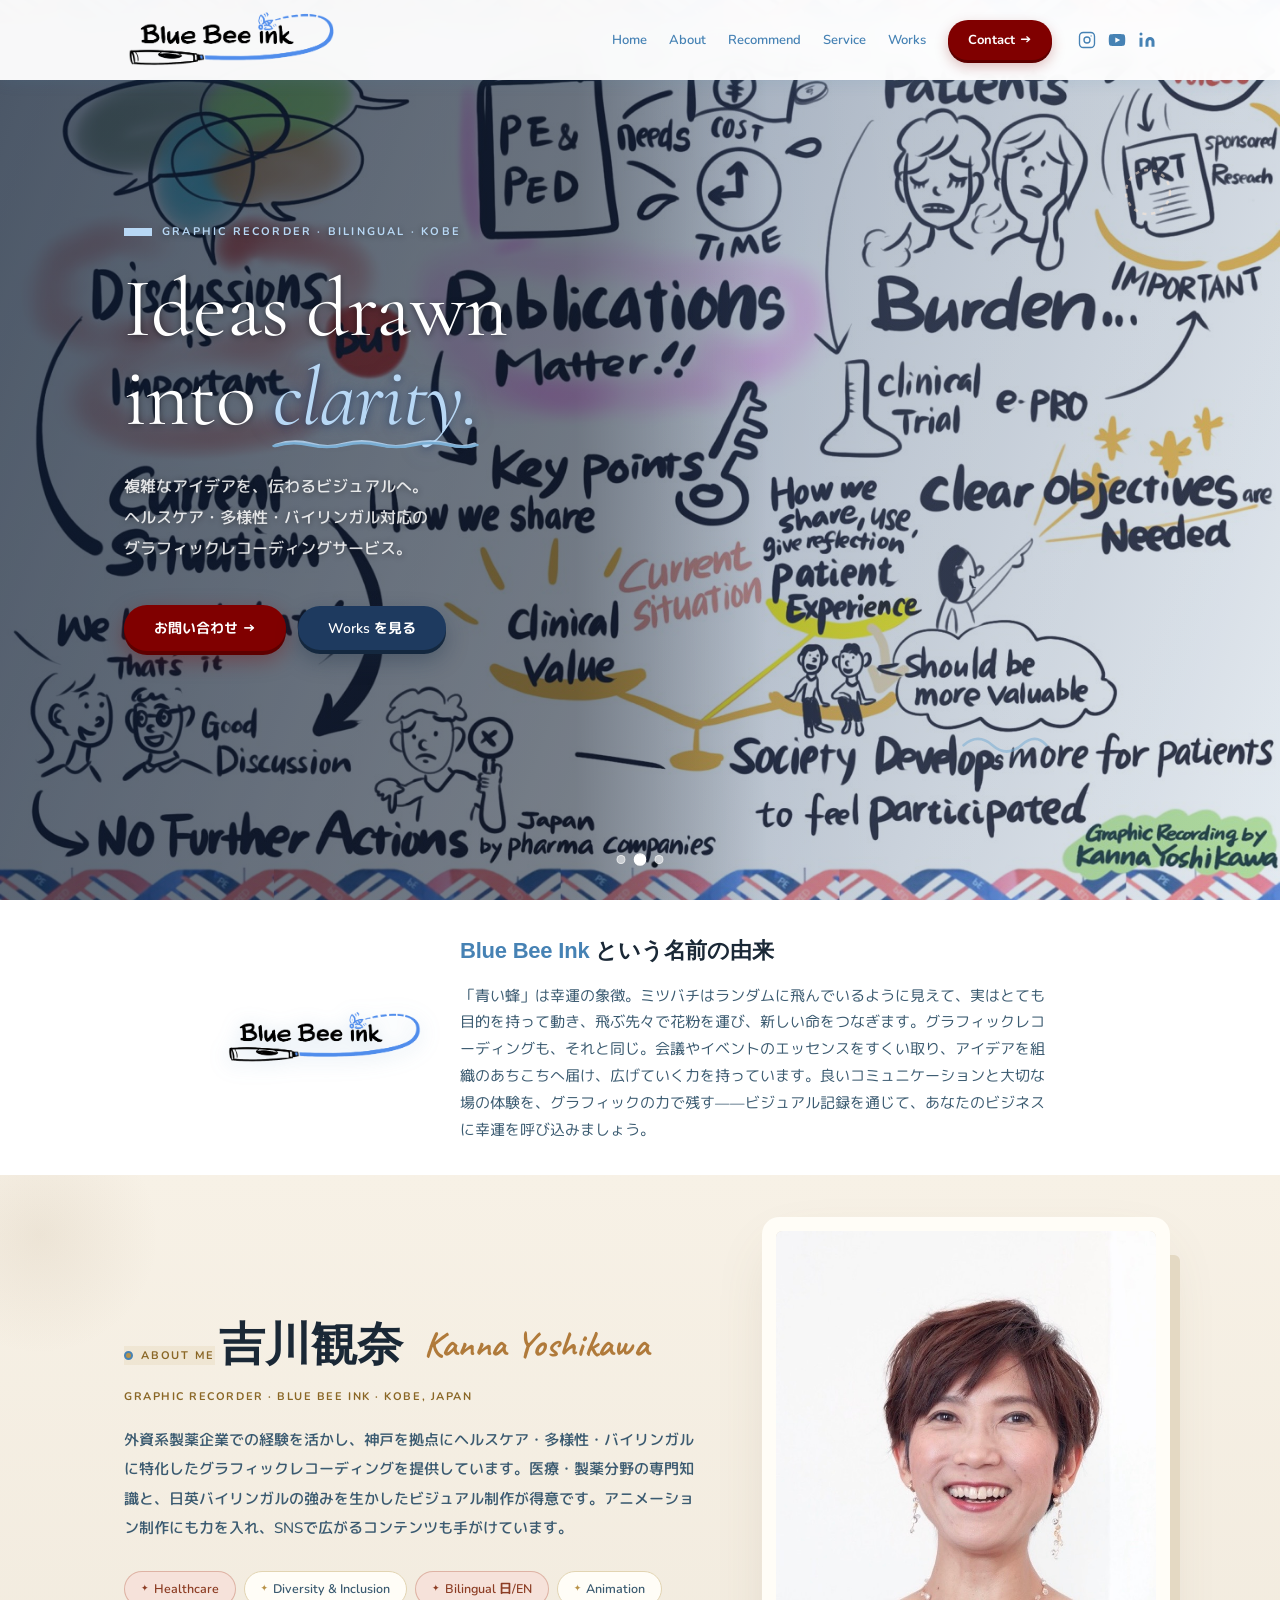
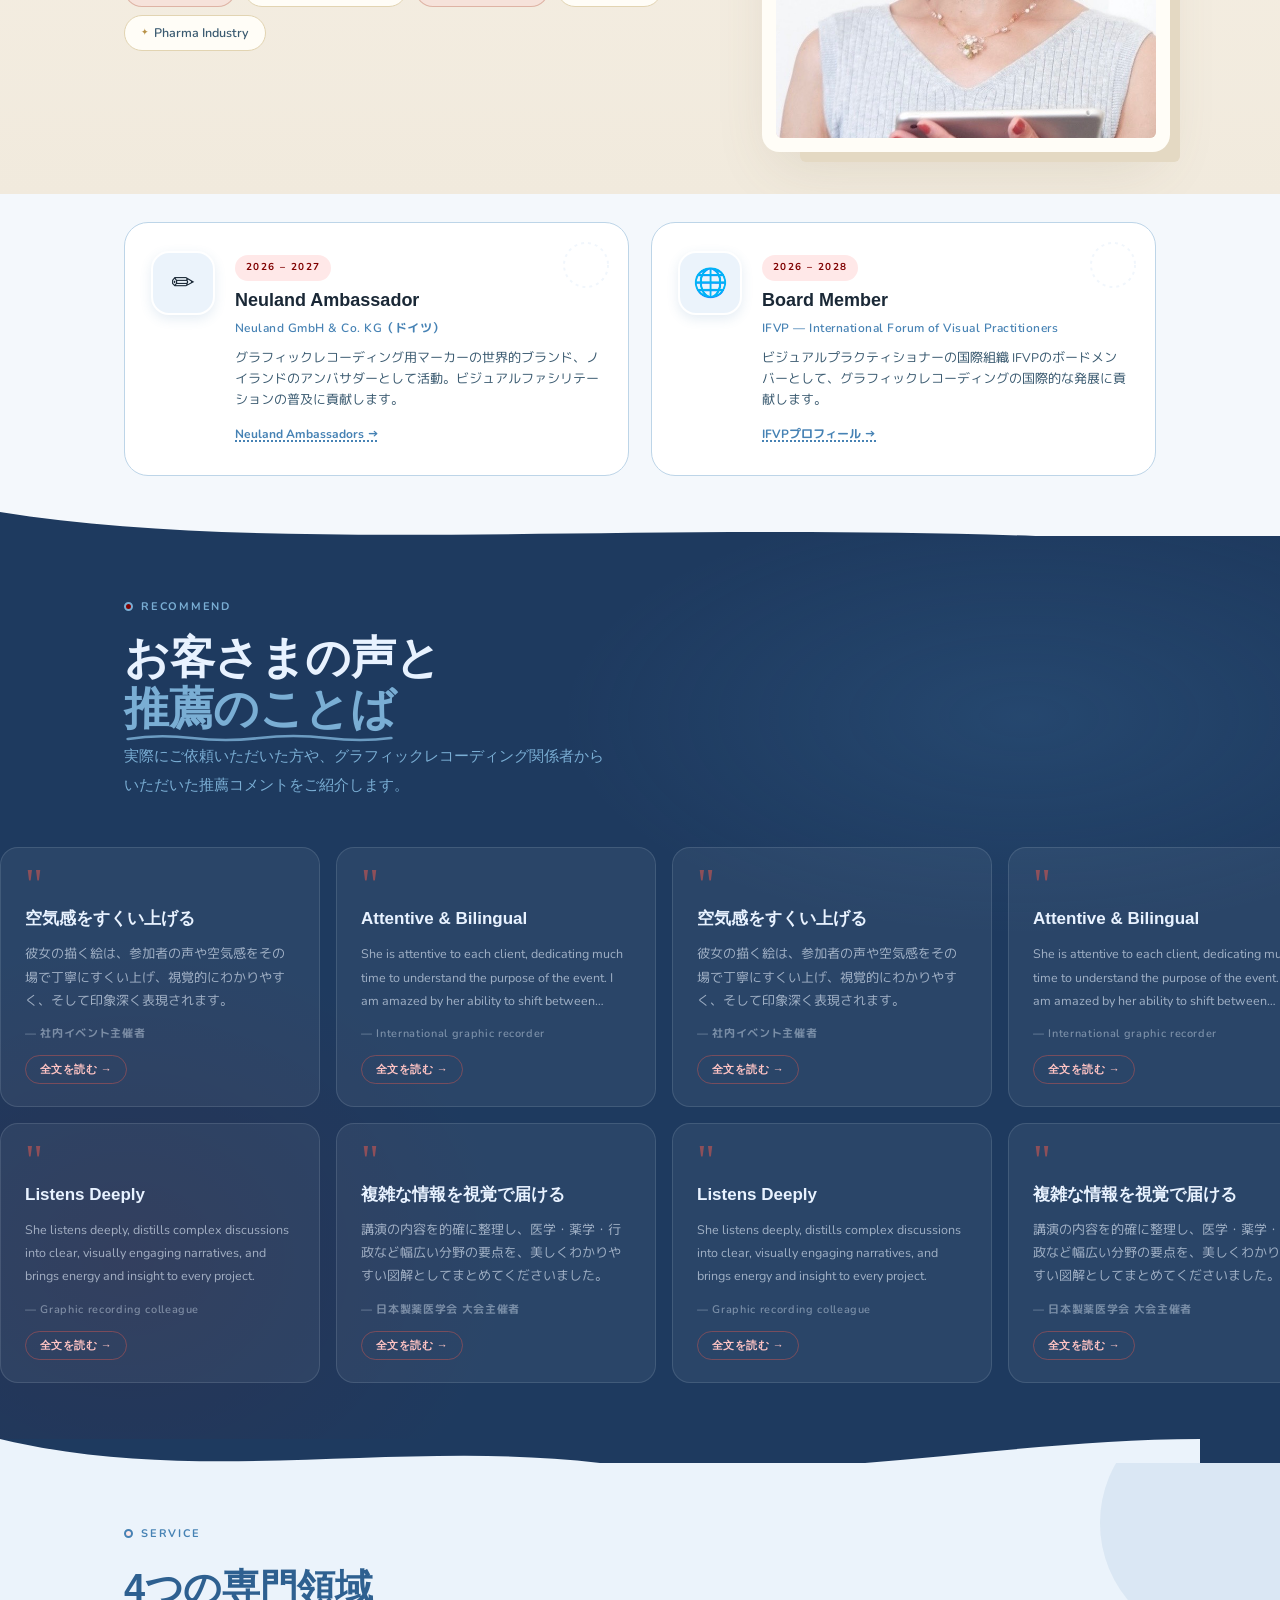
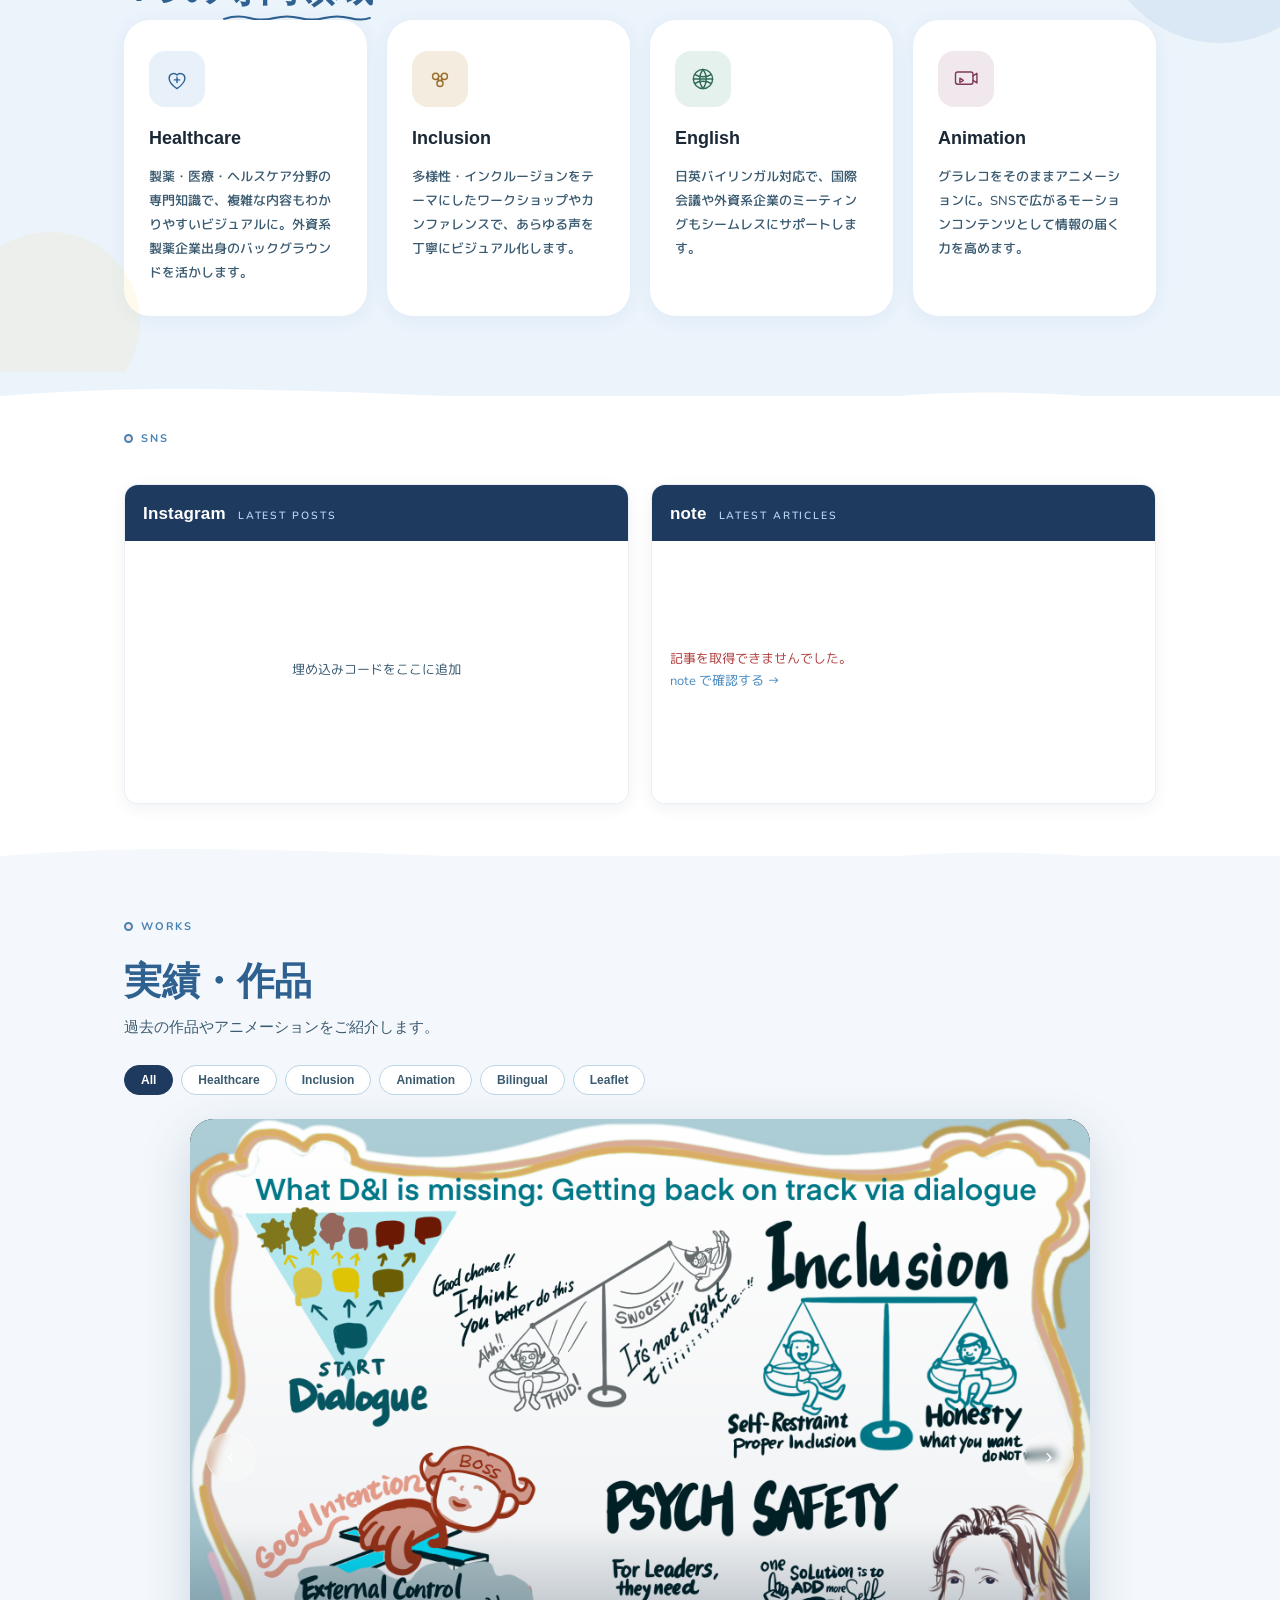
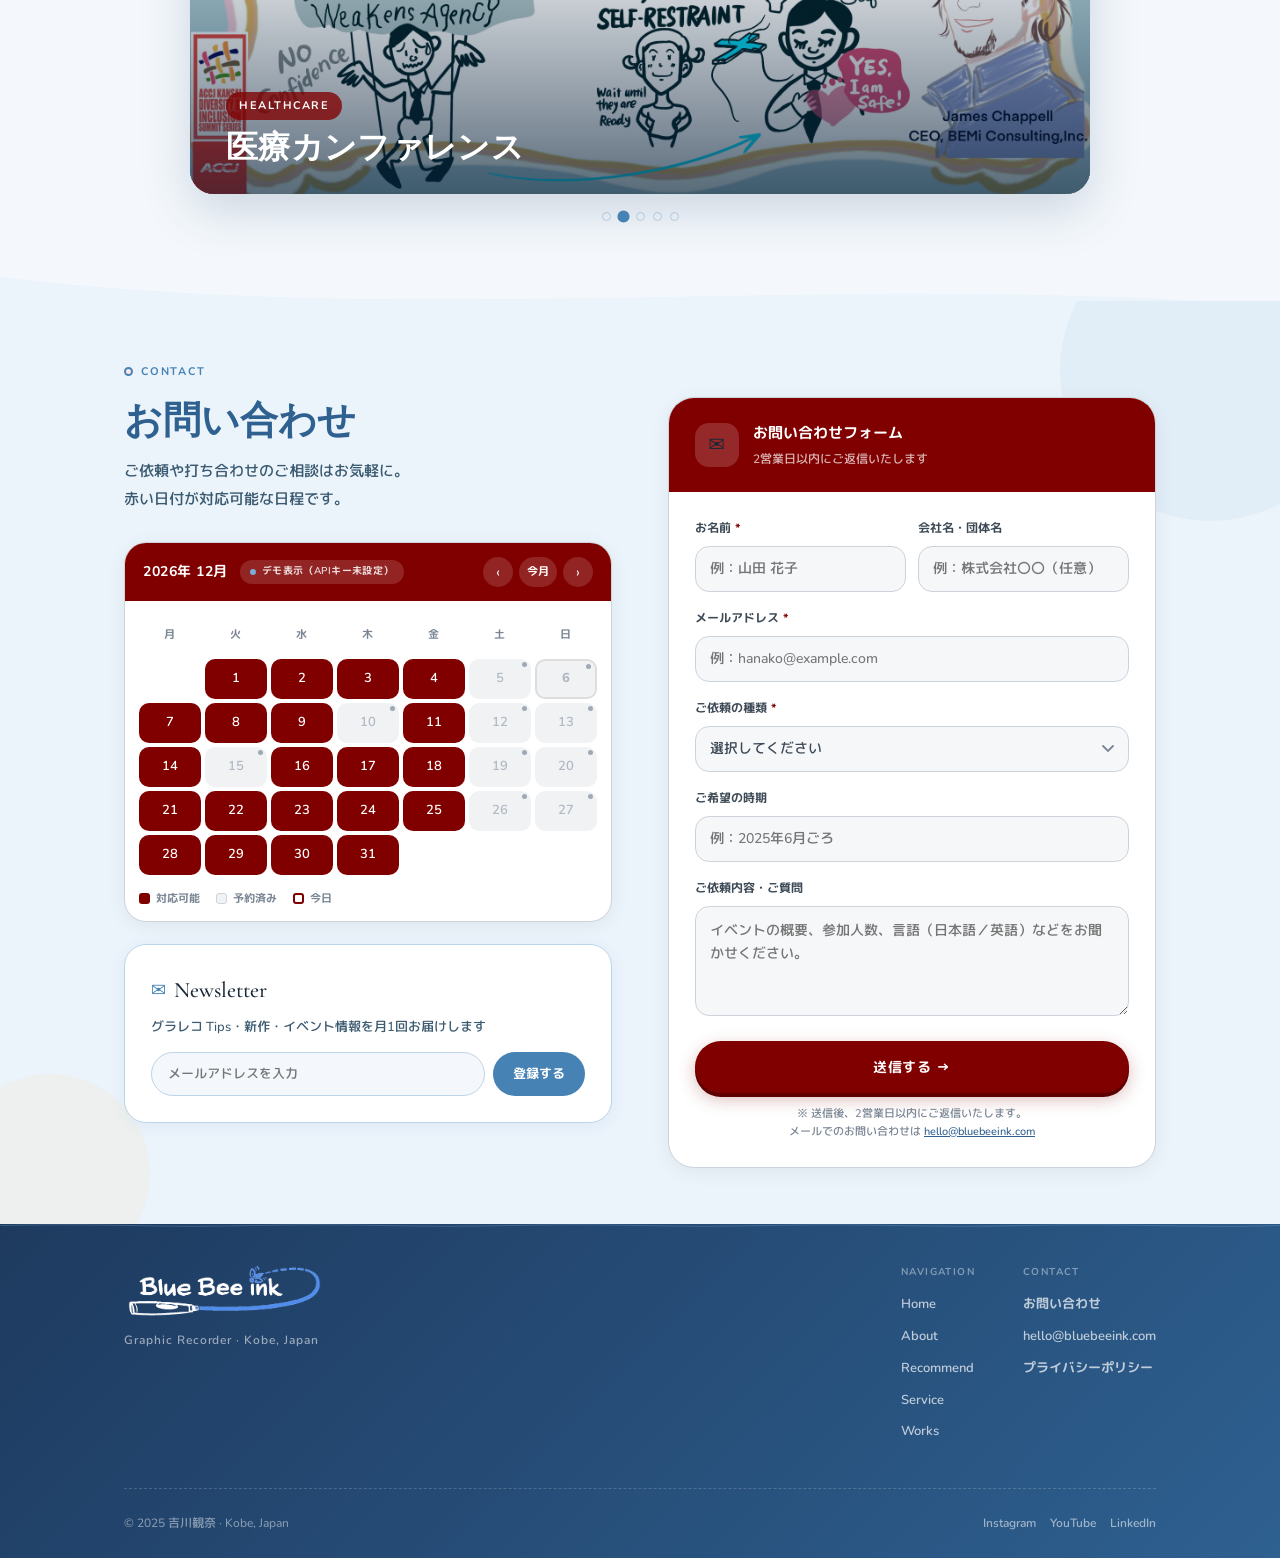
==== commit c5a22b3c: "Add files via upload" ====
--- a/index4.html
+++ b/index4.html
@@ -234,6 +234,49 @@
           rgba(46, 96, 144, 0.14) 100%
         ) !important;
     }
+    /* SNS カードのダークヘッダー */
+    .sns-section .sns-card {
+      background: #ffffff !important;
+      border: 1px solid rgba(46,96,144,0.10) !important;
+      border-radius: 14px !important;
+      padding: 0 !important;
+      box-shadow: 0 4px 16px rgba(20,40,63,0.06) !important;
+      overflow: hidden;
+    }
+    .sns-card-banner {
+      background: #1E3A5F;
+      color: #ffffff;
+      padding: 14px 18px 12px;
+      display: flex;
+      align-items: baseline;
+      gap: 12px;
+    }
+    .sns-card-banner-title {
+      font-family: var(--arial), 'Hiragino Sans', sans-serif;
+      font-size: 17px;
+      font-weight: 700;
+      letter-spacing: 0.01em;
+      color: #ffffff;
+    }
+    .sns-card-banner-sub {
+      font-size: 10.5px;
+      font-weight: 600;
+      letter-spacing: 0.18em;
+      text-transform: uppercase;
+      color: #B8D8F5;
+    }
+    .sns-section .sns-embed-area {
+      flex: 1;
+      background: var(--white);
+      border: none !important;
+      border-radius: 0 !important;
+      padding: 18px 18px 22px !important;
+      min-height: 220px;
+      text-align: left;
+      color: var(--text-mid);
+      font-size: 13px;
+      line-height: 1.7;
+    }
     /* 作品タイトルを他セクション見出しと同じフォントに */
     .showcase-title {
       font-family: var(--arial), 'Hiragino Sans', sans-serif !important;
@@ -514,11 +557,17 @@
     </div>
     <div class="sns-grid">
       <div class="sns-card anim-in" style="transition-delay:.06s">
-        <div class="sns-card-header"><div class="sns-card-icon">📸</div><div class="sns-card-name">Instagram</div></div>
+        <div class="sns-card-banner">
+          <div class="sns-card-banner-title">Instagram</div>
+          <div class="sns-card-banner-sub">Latest Posts</div>
+        </div>
         <div class="sns-embed-area" id="instagram-embed">埋め込みコードをここに追加</div>
       </div>
       <div class="sns-card anim-in" style="transition-delay:.12s">
-        <div class="sns-card-header"><div class="sns-card-icon" style="background:#FFF8E8;">📝</div><div class="sns-card-name">note</div></div>
+        <div class="sns-card-banner">
+          <div class="sns-card-banner-title">note</div>
+          <div class="sns-card-banner-sub">Latest Articles</div>
+        </div>
         <div class="sns-embed-area" id="note-embed">
           <div id="note-widget"><div class="note-loading">読み込み中...</div></div>
         </div>
